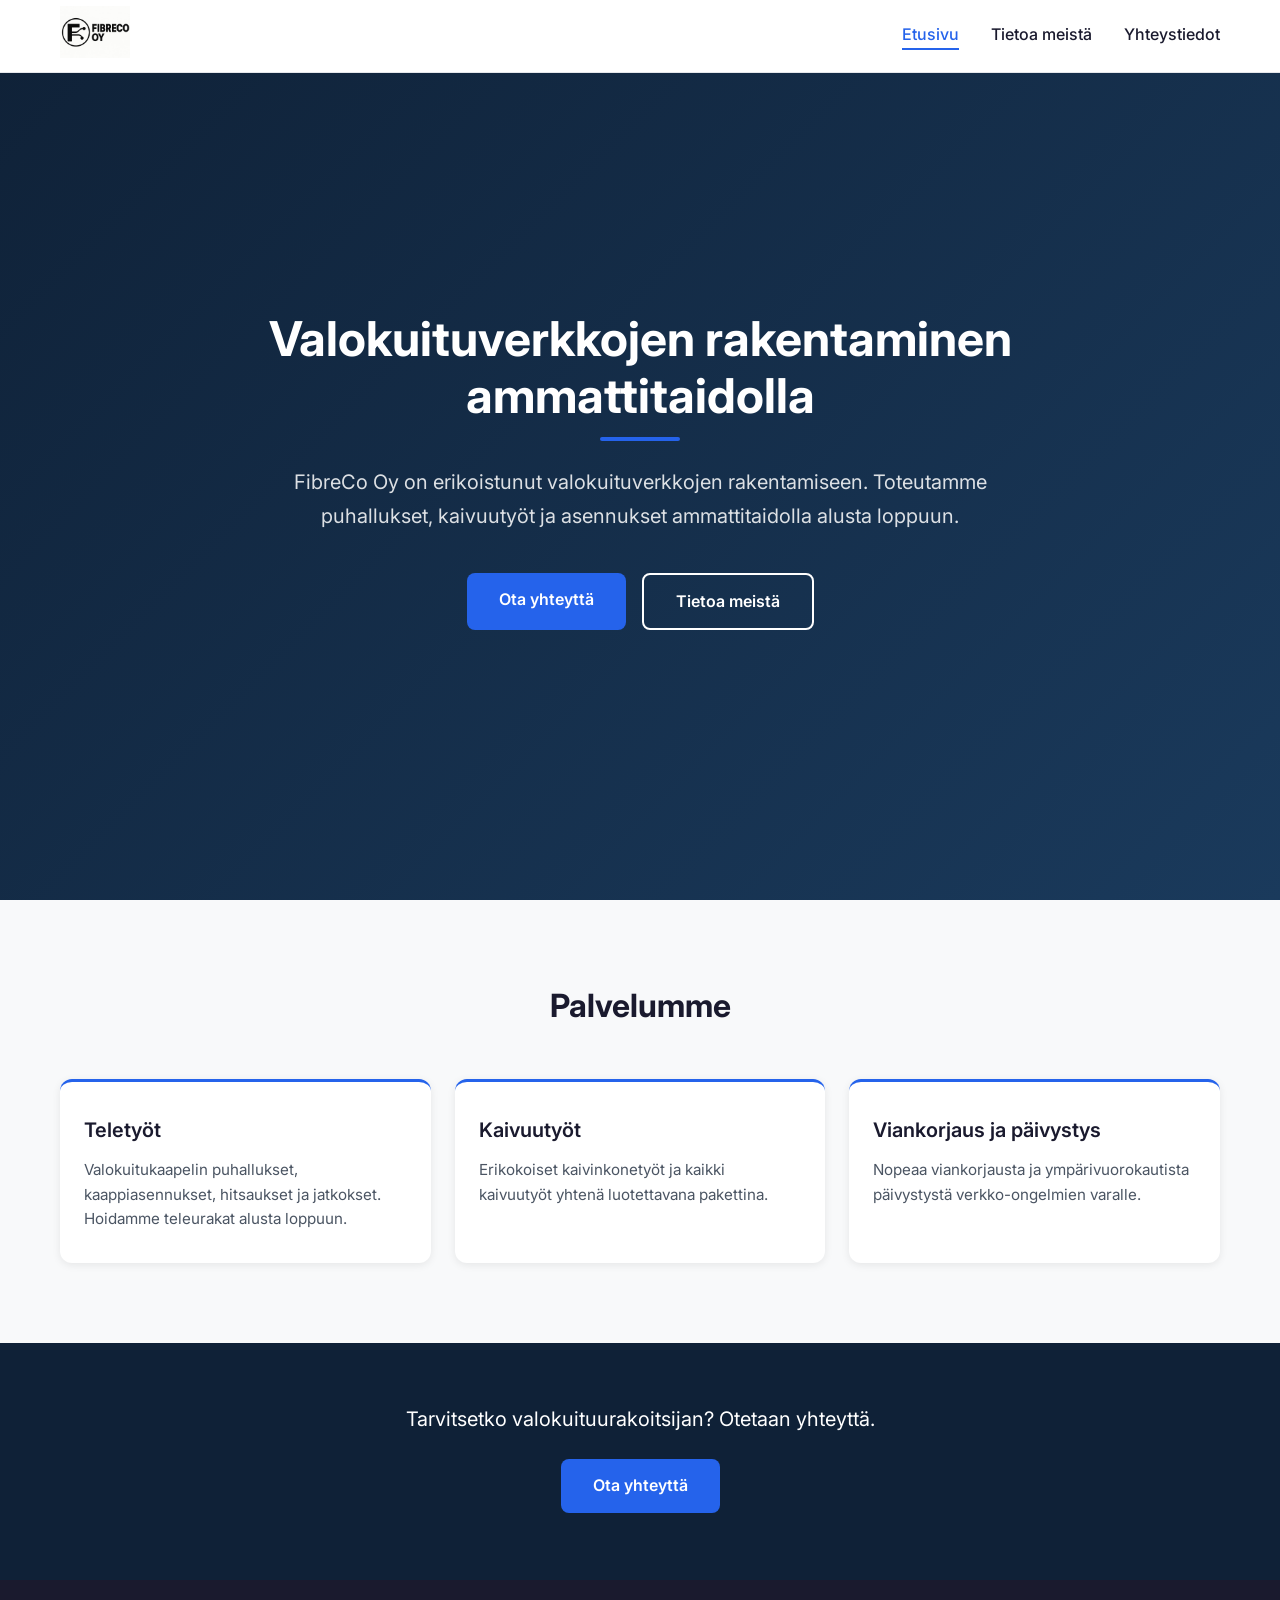
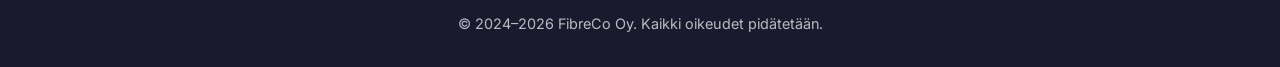
==== index.html @ c9db0374 "FibreCo verkkosivut" ====
<!DOCTYPE html>
<html lang="fi">
<head>
    <meta charset="UTF-8">
    <meta name="viewport" content="width=device-width, initial-scale=1.0">
    <meta name="description" content="FibreCo Oy rakentaa valokuituverkkoja kaikkialla Suomessa. Puhallukset, kaivuutyöt ja asennukset ammattitaidolla alusta loppuun.">
    <title>FibreCo Oy – Valokuituverkkojen rakentaminen</title>
    <link rel="stylesheet" href="style.css">
</head>
<body>
    <nav class="navbar">
        <div class="container">
            <a href="index.html" class="navbar-logo">
                <img src="images/FibreCo_logo.png" alt="FibreCo Oy">
            </a>
            <button class="navbar-toggle" aria-label="Avaa valikko">
                <span></span>
                <span></span>
                <span></span>
            </button>
            <ul class="navbar-links">
                <li><a href="index.html" class="active">Etusivu</a></li>
                <li><a href="tietoa-meista.html">Tietoa meistä</a></li>
                <li><a href="yhteystiedot.html">Yhteystiedot</a></li>
            </ul>
        </div>
    </nav>

    <section class="hero">
        <div class="hero-content">
            <h1>Valokuituverkkojen rakentaminen ammattitaidolla</h1>
            <p>FibreCo Oy on erikoistunut valokuituverkkojen rakentamiseen. Toteutamme puhallukset, kaivuutyöt ja asennukset ammattitaidolla alusta loppuun.</p>
            <div class="hero-buttons">
                <a href="yhteystiedot.html" class="btn btn-primary">Ota yhteyttä</a>
                <a href="tietoa-meista.html" class="btn btn-outline">Tietoa meistä</a>
            </div>
        </div>
    </section>

    <section class="section section-light">
        <div class="container">
            <h2 class="section-title">Palvelumme</h2>
            <div class="cards-grid cards-grid-3">
                <div class="card">
                    <h3>Teletyöt</h3>
                    <p>Valokuitukaapelin puhallukset, kaappiasennukset, hitsaukset ja jatkokset. Hoidamme teleurakat alusta loppuun.</p>
                </div>
                <div class="card">
                    <h3>Kaivuutyöt</h3>
                    <p>Erikokoiset kaivinkonetyöt ja kaikki kaivuutyöt yhtenä luotettavana pakettina.</p>
                </div>
                <div class="card">
                    <h3>Viankorjaus ja päivystys</h3>
                    <p>Nopeaa viankorjausta ja ympärivuorokautista päivystystä verkko-ongelmien varalle.</p>
                </div>
            </div>
        </div>
    </section>

    <section class="cta-section">
        <div class="container">
            <p>Tarvitsetko valokuituurakoitsijan? Otetaan yhteyttä.</p>
            <a href="yhteystiedot.html" class="btn btn-primary">Ota yhteyttä</a>
        </div>
    </section>

    <footer class="footer">
        <div class="container">
            <p>&copy; 2024–2026 FibreCo Oy. Kaikki oikeudet pidätetään.</p>
        </div>
    </footer>

    <script src="script.js"></script>
</body>
</html>
---- style.css ----
/* FibreCo Oy - Yhteinen tyylitiedosto */
@import url('https://fonts.googleapis.com/css2?family=Inter:wght@400;500;600;700&display=swap');

/* Reset ja perusasetukset */
*, *::before, *::after {
    box-sizing: border-box;
    margin: 0;
    padding: 0;
}

html {
    font-size: 16px;
    scroll-behavior: smooth;
}

body {
    font-family: 'Inter', -apple-system, BlinkMacSystemFont, 'Segoe UI', Roboto, sans-serif;
    font-weight: 400;
    line-height: 1.6;
    color: #1a1a2e;
    background-color: #f8f9fa;
}

/* Kontaineri */
.container {
    max-width: 1200px;
    margin: 0 auto;
    padding: 0 20px;
}

/* Navigaatio */
.navbar {
    position: fixed;
    top: 0;
    left: 0;
    right: 0;
    background-color: #ffffff;
    border-bottom: 1px solid #e5e7eb;
    z-index: 1000;
    padding: 0 20px;
}

.navbar .container {
    display: flex;
    justify-content: space-between;
    align-items: center;
    height: 72px;
}

.navbar-logo img {
    height: 52px;
    width: auto;
}

.navbar-links {
    display: flex;
    gap: 32px;
    list-style: none;
}

.navbar-links a {
    text-decoration: none;
    color: #1a1a2e;
    font-weight: 500;
    padding: 8px 0;
    transition: color 0.2s ease;
}

.navbar-links a:hover {
    color: #2563eb;
}

.navbar-links a.active {
    color: #2563eb;
}

/* Mobiilivalikko */
.navbar-toggle {
    display: none;
    flex-direction: column;
    gap: 5px;
    background: none;
    border: none;
    cursor: pointer;
    padding: 5px;
}

.navbar-toggle span {
    display: block;
    width: 25px;
    height: 3px;
    background-color: #1a1a2e;
    border-radius: 2px;
    transition: all 0.3s ease;
}

/* Hero-osiot */
.hero {
    min-height: 100vh;
    display: flex;
    align-items: center;
    justify-content: center;
    text-align: center;
    background: linear-gradient(135deg, #0f2137 0%, #1a3a5c 100%);
    padding: 120px 20px 80px;
}

.hero-content {
    max-width: 800px;
}

.hero h1 {
    font-size: 3rem;
    font-weight: 700;
    color: #ffffff;
    margin-bottom: 24px;
    line-height: 1.2;
    display: inline-block;
    position: relative;
    padding-bottom: 16px;
}

.hero h1::after {
    content: '';
    position: absolute;
    bottom: 0;
    left: 50%;
    transform: translateX(-50%);
    width: 80px;
    height: 4px;
    background-color: #2563eb;
    border-radius: 2px;
}

.hero p {
    font-size: 1.25rem;
    color: rgba(255, 255, 255, 0.85);
    margin-bottom: 40px;
    line-height: 1.7;
}

.hero-subtext {
    font-size: 0.95rem;
    color: rgba(255, 255, 255, 0.65);
    margin-bottom: 40px;
}

.hero-buttons {
    display: flex;
    gap: 16px;
    justify-content: center;
    flex-wrap: wrap;
}

/* Kompakti hero (alasivuille) */
.hero-compact {
    min-height: auto;
    padding: 140px 20px 60px;
}

.hero-compact h1 {
    font-size: 2.5rem;
    margin-bottom: 16px;
}

.hero-compact p {
    font-size: 1.125rem;
    margin-bottom: 0;
}

/* Napit */
.btn {
    display: inline-block;
    padding: 14px 32px;
    font-size: 1rem;
    font-weight: 600;
    text-decoration: none;
    border-radius: 8px;
    transition: all 0.2s ease;
    cursor: pointer;
    border: none;
}

.btn-primary {
    background-color: #2563eb;
    color: #ffffff;
}

.btn-primary:hover {
    background-color: #1d4ed8;
}

.btn-outline {
    background-color: transparent;
    color: #ffffff;
    border: 2px solid #ffffff;
}

.btn-outline:hover {
    background-color: rgba(255, 255, 255, 0.1);
}

.btn-full {
    width: 100%;
}

/* Osiot */
.section {
    padding: 80px 20px;
}

.section-light {
    background-color: #f8f9fa;
}

.section-white {
    background-color: #ffffff;
}

.section-title {
    font-size: 2rem;
    font-weight: 700;
    text-align: center;
    margin-bottom: 48px;
    color: #1a1a2e;
}

/* Kortit */
.cards-grid {
    display: grid;
    grid-template-columns: repeat(4, 1fr);
    gap: 24px;
}

.cards-grid-3 {
    grid-template-columns: repeat(3, 1fr);
    align-items: stretch;
}

.cards-grid-3 .card {
    display: flex;
    flex-direction: column;
}

.card {
    background-color: #ffffff;
    border-radius: 12px;
    padding: 32px 24px;
    box-shadow: 0 2px 8px rgba(0, 0, 0, 0.08);
    border-top: 3px solid #2563eb;
    transition: transform 0.2s ease, box-shadow 0.2s ease;
}

.card:hover {
    transform: translateY(-3px);
    box-shadow: 0 12px 32px rgba(0, 0, 0, 0.15);
}

.card h3 {
    font-size: 1.25rem;
    font-weight: 600;
    margin-bottom: 12px;
    color: #1a1a2e;
}

.card p {
    font-size: 0.95rem;
    color: #4b5563;
    line-height: 1.6;
}

.card ul {
    list-style: none;
    padding: 0;
    margin: 0;
}

.card ul li {
    position: relative;
    padding-left: 20px;
    margin-bottom: 10px;
    font-size: 0.95rem;
    color: #4b5563;
    line-height: 1.5;
}

.card ul li:last-child {
    margin-bottom: 0;
}

.card ul li::before {
    content: '•';
    position: absolute;
    left: 0;
    color: #1a1a2e;
    font-weight: 700;
    font-size: 1.1rem;
}

/* CTA-palkki */
.cta-section {
    background-color: #0f2137;
    padding: 60px 20px;
    text-align: center;
}

.cta-section p {
    font-size: 1.25rem;
    color: #ffffff;
    margin-bottom: 24px;
}

/* Esittelyteksti */
.intro-section {
    max-width: 800px;
    margin: 0 auto;
    text-align: center;
}

.intro-section p {
    font-size: 1.125rem;
    color: #4b5563;
    margin-bottom: 24px;
    line-height: 1.8;
}

.intro-section p:last-child {
    margin-bottom: 0;
}

/* Yhteystiedot-sivu */
.contact-grid {
    display: grid;
    grid-template-columns: 40% 60%;
    gap: 48px;
    align-items: start;
}

.contact-info h2 {
    font-size: 1.5rem;
    font-weight: 700;
    margin-bottom: 16px;
    color: #1a1a2e;
}

.contact-info > p {
    color: #4b5563;
    margin-bottom: 32px;
}

.contact-block {
    margin-bottom: 28px;
}

.contact-block h3 {
    font-size: 1rem;
    font-weight: 600;
    color: #2563eb;
    margin-bottom: 12px;
}

.contact-block p {
    margin-bottom: 6px;
    color: #1a1a2e;
}

.contact-block a {
    color: #2563eb;
    text-decoration: none;
}

.contact-block a:hover {
    text-decoration: underline;
}

/* Lomake */
.contact-form-card {
    background-color: #ffffff;
    border-radius: 12px;
    padding: 40px;
    box-shadow: 0 4px 16px rgba(0, 0, 0, 0.1);
}

.form-group {
    margin-bottom: 24px;
}

.form-group label {
    display: block;
    font-weight: 500;
    margin-bottom: 8px;
    color: #1a1a2e;
}

.form-group input,
.form-group textarea {
    width: 100%;
    padding: 14px 16px;
    font-size: 1rem;
    font-family: inherit;
    border: 1px solid #d1d5db;
    border-radius: 8px;
    transition: border-color 0.2s ease, box-shadow 0.2s ease;
}

.form-group input:focus,
.form-group textarea:focus {
    outline: none;
    border-color: #2563eb;
    box-shadow: 0 0 0 3px rgba(37, 99, 235, 0.1);
}

.form-group textarea {
    min-height: 150px;
    resize: vertical;
}

/* Alatunniste */
.footer {
    background-color: #1a1a2e;
    padding: 32px 20px;
    text-align: center;
}

.footer p {
    color: rgba(255, 255, 255, 0.7);
    font-size: 0.9rem;
}

/* Responsiivisuus */
@media (max-width: 1024px) {
    .cards-grid {
        grid-template-columns: repeat(2, 1fr);
    }

    .contact-grid {
        grid-template-columns: 1fr;
    }
}

@media (max-width: 768px) {
    .navbar-toggle {
        display: flex;
    }

    .navbar-links {
        display: none;
        position: absolute;
        top: 70px;
        left: 0;
        right: 0;
        flex-direction: column;
        background-color: #ffffff;
        padding: 20px;
        gap: 0;
        border-bottom: 1px solid #e5e7eb;
    }

    .navbar-links.active {
        display: flex;
    }

    .navbar-links li {
        padding: 12px 0;
        border-bottom: 1px solid #f3f4f6;
    }

    .navbar-links li:last-child {
        border-bottom: none;
    }

    .hero h1 {
        font-size: 2.25rem;
    }

    .hero p {
        font-size: 1.1rem;
    }

    .hero-compact h1 {
        font-size: 2rem;
    }

    .section-title {
        font-size: 1.75rem;
    }

    .cards-grid,
    .cards-grid-3 {
        grid-template-columns: 1fr;
    }

    .contact-form-card {
        padding: 24px;
    }
}

@media (max-width: 375px) {
    html {
        font-size: 14px;
    }

    .hero {
        padding: 100px 16px 60px;
    }

    .hero h1 {
        font-size: 2rem;
    }

    .section {
        padding: 60px 16px;
    }

    .btn {
        padding: 12px 24px;
    }

    .hero-buttons {
        flex-direction: column;
        align-items: center;
    }

    .hero-buttons .btn {
        width: 100%;
        max-width: 280px;
    }
}

/* Kortit — scroll-animaatio sisään */
.card-animated {
    opacity: 0;
    transform: translateY(30px);
    transition: opacity 0.5s ease, transform 0.5s ease;
}

.card-animated.visible {
    opacity: 1;
    transform: translateY(0);
}

/* Viivästetyt animaatiot korteille järjestyksessä */
.card-animated:nth-child(1) { transition-delay: 0s; }
.card-animated:nth-child(2) { transition-delay: 0.15s; }
.card-animated:nth-child(3) { transition-delay: 0.3s; }

/* Nappi — pulse-efekti hover */
.btn-primary {
    position: relative;
    overflow: hidden;
}

.btn-primary::after {
    content: '';
    position: absolute;
    inset: 0;
    background: rgba(255,255,255,0.15);
    opacity: 0;
    transition: opacity 0.2s ease;
}

.btn-primary:hover::after {
    opacity: 1;
}

/* Navigointilinkit — liukuva alleviivaus hover */
.navbar-links a::after {
    content: '';
    display: block;
    height: 2px;
    background-color: #2563eb;
    transform: scaleX(0);
    transform-origin: left;
    transition: transform 0.25s ease;
}

.navbar-links a:hover::after {
    transform: scaleX(1);
}

.navbar-links a.active::after {
    transform: scaleX(1);
}

/* Palvelukortit — suurenee hover */
.cards-grid-3 .card {
    transition: transform 0.25s ease, box-shadow 0.25s ease;
    cursor: default;
}

.cards-grid-3 .card:hover {
    transform: scale(1.03) translateY(-4px);
    box-shadow: 0 16px 40px rgba(37, 99, 235, 0.15);
}
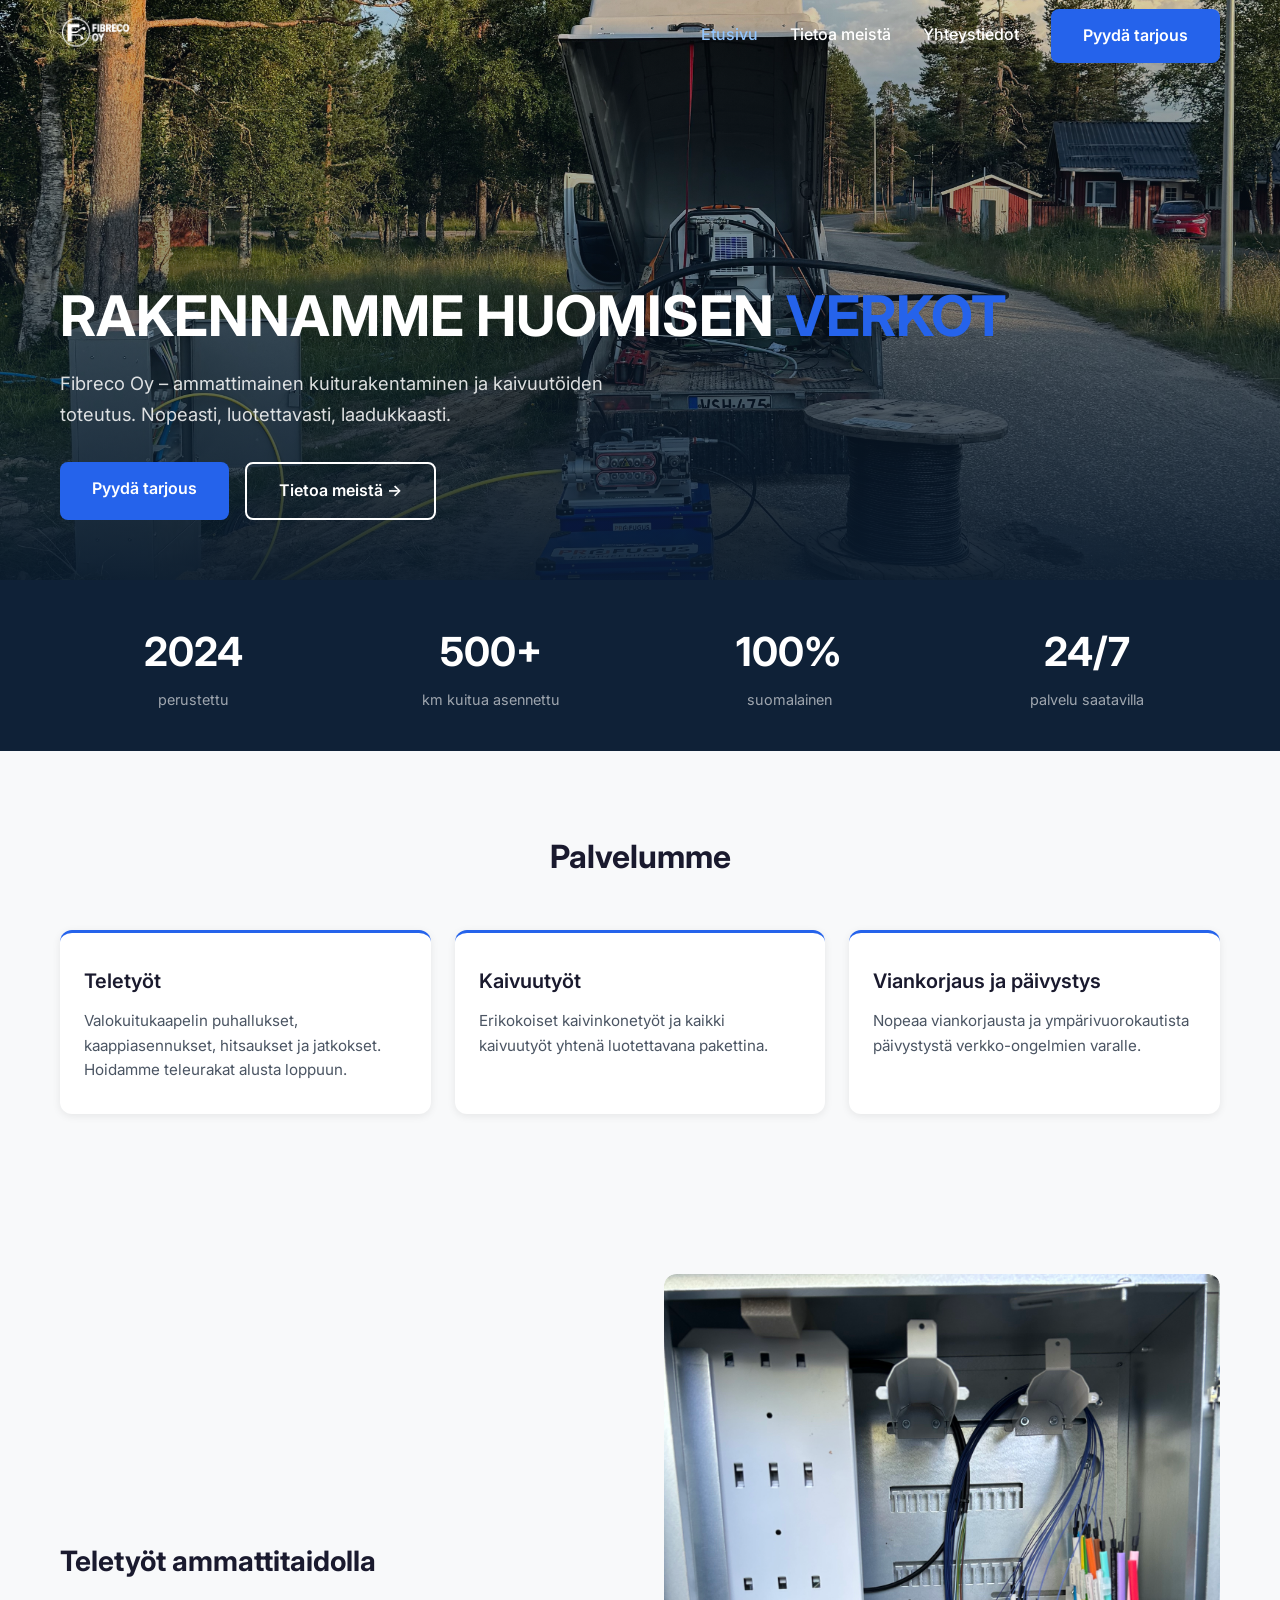
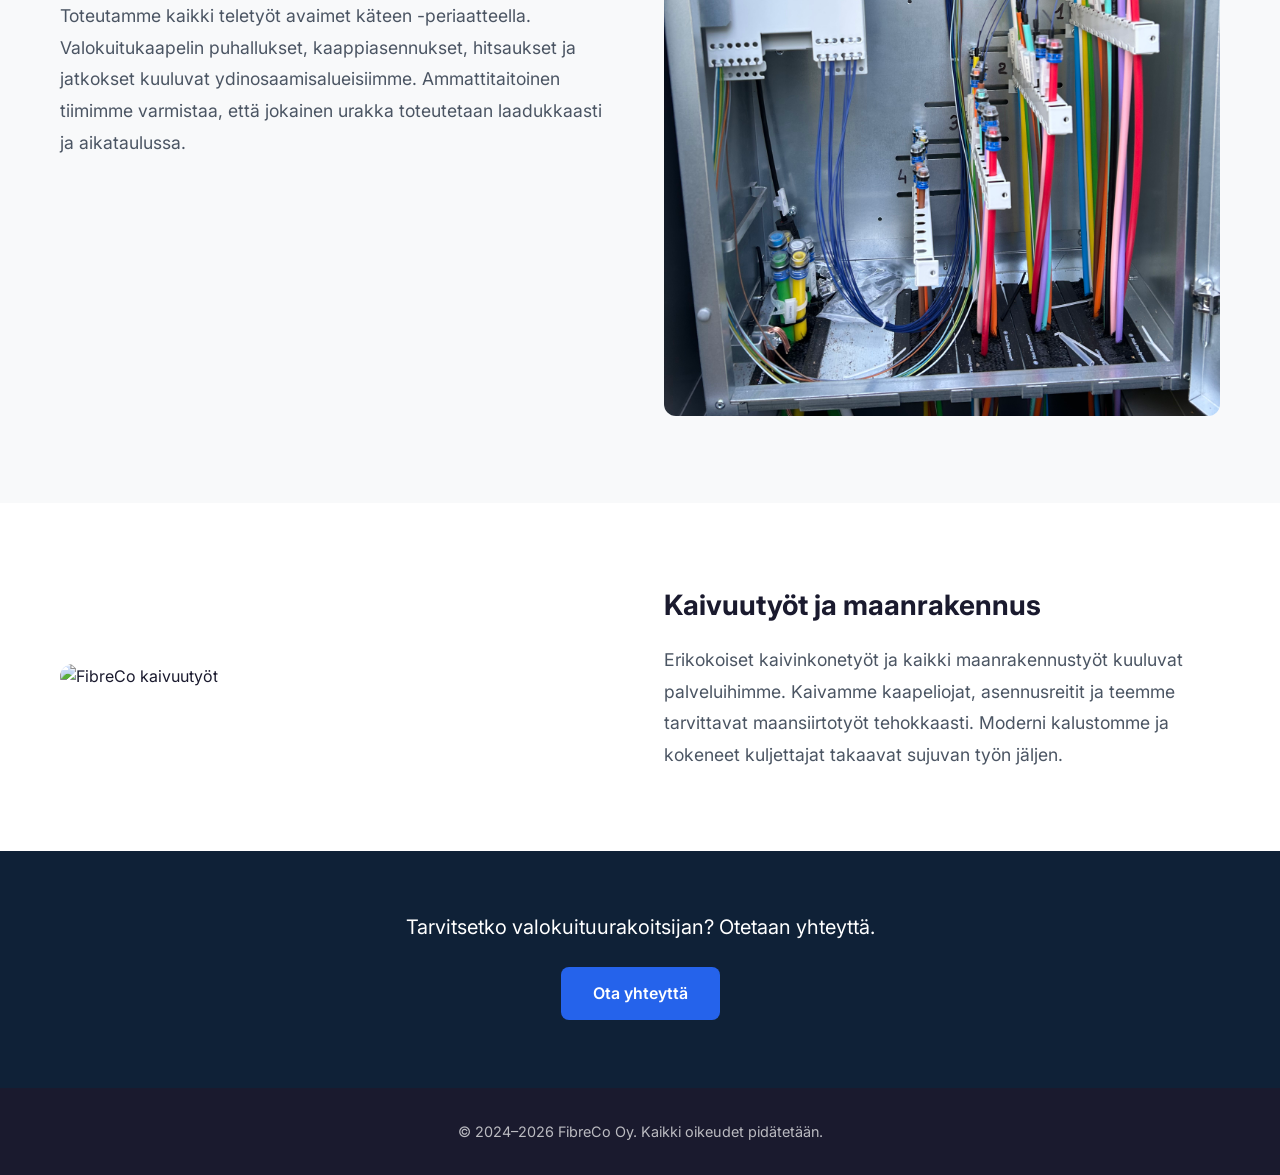
==== commit 8b5ccd67: "tehdyt muutokset ovat uusien kuvien laittaminen verkkosivuille ja muutetaan verkkosivujhen rakennett" ====
--- a/index.html
+++ b/index.html
@@ -1,6 +1,14 @@
 <!DOCTYPE html>
 <html lang="fi">
 <head>
+    <!-- Google tag (gtag.js) -->
+    <script async src="https://www.googletagmanager.com/gtag/js?id=G-F0S1TFBTV2"></script>
+    <script>
+      window.dataLayer = window.dataLayer || [];
+      function gtag(){dataLayer.push(arguments);}
+      gtag('js', new Date());
+      gtag('config', 'G-F0S1TFBTV2');
+    </script>
     <meta charset="UTF-8">
     <meta name="viewport" content="width=device-width, initial-scale=1.0">
     <meta name="description" content="FibreCo Oy rakentaa valokuituverkkoja kaikkialla Suomessa. Puhallukset, kaivuutyöt ja asennukset ammattitaidolla alusta loppuun.">
@@ -8,52 +16,98 @@
     <link rel="stylesheet" href="style.css">
 </head>
 <body>
-    <nav class="navbar">
+    <nav class="navbar navbar-hero">
         <div class="container">
             <a href="index.html" class="navbar-logo">
-                <img src="images/FibreCo_logo.png" alt="FibreCo Oy">
+                <img src="images/fibreco_logo2.png" alt="FibreCo Oy">
             </a>
             <button class="navbar-toggle" aria-label="Avaa valikko">
                 <span></span>
                 <span></span>
                 <span></span>
             </button>
-            <ul class="navbar-links">
-                <li><a href="index.html" class="active">Etusivu</a></li>
-                <li><a href="tietoa-meista.html">Tietoa meistä</a></li>
-                <li><a href="yhteystiedot.html">Yhteystiedot</a></li>
-            </ul>
+            <div class="navbar-right">
+                <ul class="navbar-links">
+                    <li><a href="index.html" class="active">Etusivu</a></li>
+                    <li><a href="tietoa-meista.html">Tietoa meistä</a></li>
+                    <li><a href="yhteystiedot.html">Yhteystiedot</a></li>
+                </ul>
+                <a href="yhteystiedot.html" class="btn btn-primary btn-nav">Pyydä tarjous</a>
+            </div>
         </div>
     </nav>
 
-    <section class="hero">
-        <div class="hero-content">
-            <h1>Valokuituverkkojen rakentaminen ammattitaidolla</h1>
-            <p>FibreCo Oy on erikoistunut valokuituverkkojen rakentamiseen. Toteutamme puhallukset, kaivuutyöt ja asennukset ammattitaidolla alusta loppuun.</p>
+    <section class="hero-main">
+        <div class="hero-main-content">
+            <h1>RAKENNAMME HUOMISEN <span class="hero-highlight">VERKOT</span></h1>
+            <p class="hero-subtitle">Fibreco Oy – ammattimainen kuiturakentaminen ja kaivuutöiden toteutus. Nopeasti, luotettavasti, laadukkaasti.</p>
             <div class="hero-buttons">
-                <a href="yhteystiedot.html" class="btn btn-primary">Ota yhteyttä</a>
-                <a href="tietoa-meista.html" class="btn btn-outline">Tietoa meistä</a>
+                <a href="yhteystiedot.html" class="btn btn-primary">Pyydä tarjous</a>
+                <a href="tietoa-meista.html" class="btn btn-outline">Tietoa meistä →</a>
+            </div>
+        </div>
+    </section>
+
+    <section class="stats-bar">
+        <div class="container">
+            <div class="stats-grid">
+                <div class="stat-item">
+                    <span class="stat-number">2024</span>
+                    <span class="stat-label">perustettu</span>
+                </div>
+                <div class="stat-item">
+                    <span class="stat-number">500+</span>
+                    <span class="stat-label">km kuitua asennettu</span>
+                </div>
+                <div class="stat-item">
+                    <span class="stat-number">100%</span>
+                    <span class="stat-label">suomalainen</span>
+                </div>
+                <div class="stat-item">
+                    <span class="stat-number">24/7</span>
+                    <span class="stat-label">palvelu saatavilla</span>
+                </div>
             </div>
         </div>
     </section>
 
     <section class="section section-light">
         <div class="container">
-            <h2 class="section-title">Palvelumme</h2>
+            <h2 class="section-title fade-in">Palvelumme</h2>
             <div class="cards-grid cards-grid-3">
-                <div class="card">
+                <div class="card card-animated">
                     <h3>Teletyöt</h3>
                     <p>Valokuitukaapelin puhallukset, kaappiasennukset, hitsaukset ja jatkokset. Hoidamme teleurakat alusta loppuun.</p>
                 </div>
-                <div class="card">
+                <div class="card card-animated">
                     <h3>Kaivuutyöt</h3>
                     <p>Erikokoiset kaivinkonetyöt ja kaikki kaivuutyöt yhtenä luotettavana pakettina.</p>
                 </div>
-                <div class="card">
+                <div class="card card-animated">
                     <h3>Viankorjaus ja päivystys</h3>
                     <p>Nopeaa viankorjausta ja ympärivuorokautista päivystystä verkko-ongelmien varalle.</p>
                 </div>
             </div>
+        </div>
+    </section>
+
+    <section class="content-block fade-in">
+        <div class="content-block-text">
+            <h3>Teletyöt ammattitaidolla</h3>
+            <p>Toteutamme kaikki teletyöt avaimet käteen -periaatteella. Valokuitukaapelin puhallukset, kaappiasennukset, hitsaukset ja jatkokset kuuluvat ydinosaamisalueisiimme. Ammattitaitoinen tiimimme varmistaa, että jokainen urakka toteutetaan laadukkaasti ja aikataulussa.</p>
+        </div>
+        <div class="content-block-image">
+            <img src="images/IMG_9208.jpeg" alt="FibreCo teletyöt">
+        </div>
+    </section>
+
+    <section class="content-block reversed fade-in">
+        <div class="content-block-image">
+            <img src="images/IMG_5489.jpeg" alt="FibreCo kaivuutyöt">
+        </div>
+        <div class="content-block-text">
+            <h3>Kaivuutyöt ja maanrakennus</h3>
+            <p>Erikokoiset kaivinkonetyöt ja kaikki maanrakennustyöt kuuluvat palveluihimme. Kaivamme kaapeliojat, asennusreitit ja teemme tarvittavat maansiirtotyöt tehokkaasti. Moderni kalustomme ja kokeneet kuljettajat takaavat sujuvan työn jäljen.</p>
         </div>
     </section>
 
--- a/style.css
+++ b/style.css
@@ -52,6 +52,12 @@
     width: auto;
 }
 
+.navbar-right {
+    display: flex;
+    align-items: center;
+    gap: 32px;
+}
+
 .navbar-links {
     display: flex;
     gap: 32px;
@@ -73,6 +79,67 @@
 .navbar-links a.active {
     color: #2563eb;
 }
+
+.btn-nav {
+    padding: 10px 24px;
+    font-size: 0.9rem;
+}
+
+/* Etusivun navbar - läpinäkyvä alkutila */
+.navbar-hero {
+    position: fixed;
+    background-color: transparent;
+    border-bottom: none;
+    transition: background-color 0.3s ease-in-out, border-bottom 0.3s ease-in-out;
+}
+
+/* Valkoinen logo läpinäkyvällä taustalla */
+.navbar-hero .navbar-logo img {
+    filter: brightness(0) invert(1);
+    transition: filter 0.3s ease-in-out;
+}
+
+/* Valkoiset linkit läpinäkyvällä taustalla */
+.navbar-hero .navbar-links a {
+    color: #ffffff;
+    transition: color 0.3s ease-in-out;
+}
+
+.navbar-hero .navbar-links a:hover,
+.navbar-hero .navbar-links a.active {
+    color: #93c5fd;
+}
+
+/* Valkoinen hamburger-valikko */
+.navbar-hero .navbar-toggle span {
+    background-color: #ffffff;
+    transition: background-color 0.3s ease-in-out;
+}
+
+
+/* Navbar scrollattu - valkoinen tausta, musta logo */
+.navbar-hero.navbar-scrolled {
+    background-color: #ffffff;
+    border-bottom: 1px solid #e5e7eb;
+}
+
+.navbar-hero.navbar-scrolled .navbar-logo img {
+    filter: none;
+}
+
+.navbar-hero.navbar-scrolled .navbar-links a {
+    color: #1a1a2e;
+}
+
+.navbar-hero.navbar-scrolled .navbar-links a:hover,
+.navbar-hero.navbar-scrolled .navbar-links a.active {
+    color: #2563eb;
+}
+
+.navbar-hero.navbar-scrolled .navbar-toggle span {
+    background-color: #1a1a2e;
+}
+
 
 /* Mobiilivalikko */
 .navbar-toggle {
@@ -152,7 +219,111 @@
     flex-wrap: wrap;
 }
 
-/* Kompakti hero (alasivuille) */
+/* Uusi Hero-sektio taustakuvalla */
+.hero-main {
+    position: relative;
+    height: 580px;
+    background-image: url('images/IMG_6100.jpeg');
+    background-size: cover;
+    background-position: center;
+    display: flex;
+    align-items: flex-end;
+    justify-content: flex-start;
+}
+
+.hero-main::before {
+    content: '';
+    position: absolute;
+    top: 0;
+    left: 0;
+    right: 0;
+    bottom: 0;
+    background: linear-gradient(to bottom, rgba(10,27,46,0.15) 0%, rgba(10,27,46,0.5) 55%, rgba(10,27,46,0.92) 100%);
+    z-index: 1;
+}
+
+/* Sininen pystyviiva poistettu */
+
+.hero-main-content {
+    position: relative;
+    z-index: 2;
+    max-width: 1200px;
+    margin: 0 auto;
+    padding: 0 20px 60px;
+    width: 100%;
+    text-align: left;
+}
+
+.hero-tag {
+    display: inline-block;
+    color: #2563eb;
+    font-size: 0.9rem;
+    font-weight: 600;
+    text-transform: uppercase;
+    letter-spacing: 1px;
+    margin-bottom: 16px;
+}
+
+.hero-main h1 {
+    font-size: 3.5rem;
+    font-weight: 700;
+    color: #ffffff;
+    line-height: 1.1;
+    margin-bottom: 20px;
+    text-transform: uppercase;
+}
+
+.hero-main h1::after {
+    display: none;
+}
+
+.hero-highlight {
+    color: #2563eb;
+}
+
+.hero-subtitle {
+    font-size: 1.15rem;
+    color: rgba(255, 255, 255, 0.85);
+    line-height: 1.7;
+    margin-bottom: 32px;
+    max-width: 600px;
+}
+
+.hero-main .hero-buttons {
+    justify-content: flex-start;
+}
+
+/* Stats-palkki */
+.stats-bar {
+    background-color: #0f2137;
+    padding: 40px 20px;
+}
+
+.stats-grid {
+    display: grid;
+    grid-template-columns: repeat(4, 1fr);
+    gap: 32px;
+    text-align: center;
+}
+
+.stat-item {
+    display: flex;
+    flex-direction: column;
+    gap: 4px;
+}
+
+.stat-number {
+    font-size: 2.5rem;
+    font-weight: 700;
+    color: #ffffff;
+}
+
+.stat-label {
+    font-size: 0.9rem;
+    color: rgba(255, 255, 255, 0.6);
+}
+
+/* Kompakti hero (alasivuille) - vanha, säilytetään varalta */
 .hero-compact {
     min-height: auto;
     padding: 140px 20px 60px;
@@ -166,6 +337,39 @@
 .hero-compact p {
     font-size: 1.125rem;
     margin-bottom: 0;
+}
+
+/* Uusi page-banner alasivuille */
+.page-banner {
+    position: relative;
+    height: 280px;
+    background-color: #0A1B2E;
+    display: flex;
+    align-items: center;
+    justify-content: center;
+    text-align: center;
+    padding-top: 72px;
+}
+
+/* Sininen pystyviiva poistettu page-bannerista */
+
+.page-banner-content {
+    max-width: 800px;
+    padding: 0 20px;
+}
+
+.page-banner h1 {
+    font-size: 2.75rem;
+    font-weight: 700;
+    color: #ffffff;
+    margin-bottom: 12px;
+    line-height: 1.2;
+}
+
+.page-banner p {
+    font-size: 1.1rem;
+    color: rgba(255, 255, 255, 0.6);
+    margin: 0;
 }
 
 /* Napit */
@@ -443,7 +647,7 @@
         display: flex;
     }
 
-    .navbar-links {
+    .navbar-right {
         display: none;
         position: absolute;
         top: 70px;
@@ -452,12 +656,31 @@
         flex-direction: column;
         background-color: #ffffff;
         padding: 20px;
+        gap: 16px;
+        border-bottom: 1px solid #e5e7eb;
+    }
+
+    .navbar-right.active {
+        display: flex;
+    }
+
+    /* Hero-navbarin mobiilivalikko - aina valkoinen tausta */
+    .navbar-hero .navbar-right {
+        background-color: #ffffff;
+    }
+
+    .navbar-hero .navbar-right .navbar-links a {
+        color: #1a1a2e;
+    }
+
+    .navbar-hero .navbar-right .navbar-links a:hover,
+    .navbar-hero .navbar-right .navbar-links a.active {
+        color: #2563eb;
+    }
+
+    .navbar-links {
+        flex-direction: column;
         gap: 0;
-        border-bottom: 1px solid #e5e7eb;
-    }
-
-    .navbar-links.active {
-        display: flex;
     }
 
     .navbar-links li {
@@ -465,10 +688,19 @@
         border-bottom: 1px solid #f3f4f6;
     }
 
+    .navbar-hero .navbar-links li {
+        border-bottom: 1px solid #f3f4f6;
+    }
+
     .navbar-links li:last-child {
         border-bottom: none;
     }
 
+    .btn-nav {
+        width: 100%;
+        text-align: center;
+    }
+
     .hero h1 {
         font-size: 2.25rem;
     }
@@ -478,6 +710,46 @@
     }
 
     .hero-compact h1 {
+        font-size: 2rem;
+    }
+
+    /* Page banner mobiililla */
+    .page-banner {
+        height: 220px;
+    }
+
+    .page-banner h1 {
+        font-size: 2rem;
+    }
+
+    .page-banner p {
+        font-size: 1rem;
+    }
+
+    /* Uusi hero mobiililla */
+    .hero-main {
+        height: 500px;
+    }
+
+    .hero-main h1 {
+        font-size: 2rem;
+    }
+
+    .hero-subtitle {
+        font-size: 1rem;
+    }
+
+    .hero-main-content {
+        padding-bottom: 40px;
+    }
+
+    /* Stats mobiililla */
+    .stats-grid {
+        grid-template-columns: repeat(2, 1fr);
+        gap: 24px;
+    }
+
+    .stat-number {
         font-size: 2rem;
     }
 
@@ -508,6 +780,31 @@
         font-size: 2rem;
     }
 
+    .hero-main {
+        height: 450px;
+    }
+
+    .hero-main h1 {
+        font-size: 1.75rem;
+    }
+
+    .hero-main-content {
+        padding: 0 16px 32px;
+    }
+
+    .stats-grid {
+        grid-template-columns: 1fr 1fr;
+        gap: 20px;
+    }
+
+    .stat-number {
+        font-size: 1.75rem;
+    }
+
+    .stat-label {
+        font-size: 0.8rem;
+    }
+
     .section {
         padding: 60px 16px;
     }
@@ -519,6 +816,10 @@
     .hero-buttons {
         flex-direction: column;
         align-items: center;
+    }
+
+    .hero-main .hero-buttons {
+        align-items: flex-start;
     }
 
     .hero-buttons .btn {
@@ -543,6 +844,18 @@
 .card-animated:nth-child(1) { transition-delay: 0s; }
 .card-animated:nth-child(2) { transition-delay: 0.15s; }
 .card-animated:nth-child(3) { transition-delay: 0.3s; }
+
+/* Fade-in animaatio sisältöelementeille */
+.fade-in {
+    opacity: 0;
+    transform: translateY(20px);
+    transition: opacity 0.6s ease, transform 0.6s ease;
+}
+
+.fade-in.visible {
+    opacity: 1;
+    transform: translateY(0);
+}
 
 /* Nappi — pulse-efekti hover */
 .btn-primary {
@@ -578,9 +891,7 @@
     transform: scaleX(1);
 }
 
-.navbar-links a.active::after {
-    transform: scaleX(1);
-}
+/* Active-tilan alleviivaus poistettu */
 
 /* Palvelukortit — suurenee hover */
 .cards-grid-3 .card {
@@ -592,3 +903,156 @@
     transform: scale(1.03) translateY(-4px);
     box-shadow: 0 16px 40px rgba(37, 99, 235, 0.15);
 }
+
+/* Täysleveä tunnelmakuva */
+.fullwidth-image {
+    width: 100%;
+    max-height: 500px;
+    overflow: hidden;
+}
+
+.fullwidth-image img {
+    width: 100%;
+    height: 500px;
+    object-fit: cover;
+    object-position: center;
+}
+
+/* Teksti-kuva -osiot */
+.content-block {
+    display: grid;
+    grid-template-columns: 1fr 1fr;
+    gap: 48px;
+    align-items: center;
+    padding: 80px calc((100% - 1200px) / 2 + 20px);
+    background-color: #f8f9fa;
+}
+
+.content-block.reversed {
+    background-color: #ffffff;
+}
+
+@media (max-width: 1240px) {
+    .content-block {
+        padding: 80px 20px;
+    }
+}
+
+.content-block-text h3 {
+    font-size: 1.75rem;
+    font-weight: 700;
+    color: #1a1a2e;
+    margin-bottom: 16px;
+}
+
+.content-block-text p {
+    font-size: 1.1rem;
+    color: #4b5563;
+    line-height: 1.8;
+}
+
+.content-block-image {
+    width: 100%;
+    border-radius: 12px;
+    overflow: hidden;
+}
+
+.content-block-image img {
+    width: 100%;
+    height: auto;
+    object-fit: contain;
+    border-radius: 12px;
+    transition: transform 0.3s ease;
+}
+
+.content-block-image:hover img {
+    transform: scale(1.03);
+}
+
+/* Kuvagalleria (3 kuvaa vierekkäin) */
+.image-gallery {
+    display: grid;
+    grid-template-columns: repeat(3, 1fr);
+    gap: 24px;
+    margin-top: 48px;
+}
+
+.image-gallery-item {
+    width: 100%;
+    aspect-ratio: 4/3;
+    border-radius: 12px;
+    overflow: hidden;
+}
+
+.image-gallery-item img {
+    width: 100%;
+    height: 100%;
+    object-fit: cover;
+    object-position: center;
+    border-radius: 12px;
+    transition: transform 0.3s ease;
+}
+
+.image-gallery-item:hover img {
+    transform: scale(1.05);
+}
+
+
+/* Responsiivisuus kuville */
+@media (max-width: 1024px) {
+    .content-block {
+        gap: 32px;
+    }
+
+    .content-block-image {
+        height: 300px;
+    }
+
+}
+
+@media (max-width: 768px) {
+    .fullwidth-image {
+        height: 300px;
+    }
+
+    .content-block {
+        grid-template-columns: 1fr;
+        gap: 32px;
+        padding: 60px 20px;
+    }
+
+    .content-block-image {
+        height: 280px;
+    }
+
+    .content-block > .content-block-text {
+        order: 2;
+    }
+
+    .content-block > .content-block-image {
+        order: 1;
+    }
+
+    .content-block-text h3 {
+        font-size: 1.5rem;
+    }
+
+    .image-gallery {
+        grid-template-columns: 1fr;
+        gap: 16px;
+    }
+}
+
+@media (max-width: 375px) {
+    .fullwidth-image {
+        height: 220px;
+    }
+
+    .content-block {
+        padding: 40px 16px;
+    }
+
+    .content-block-image {
+        height: 220px;
+    }
+}
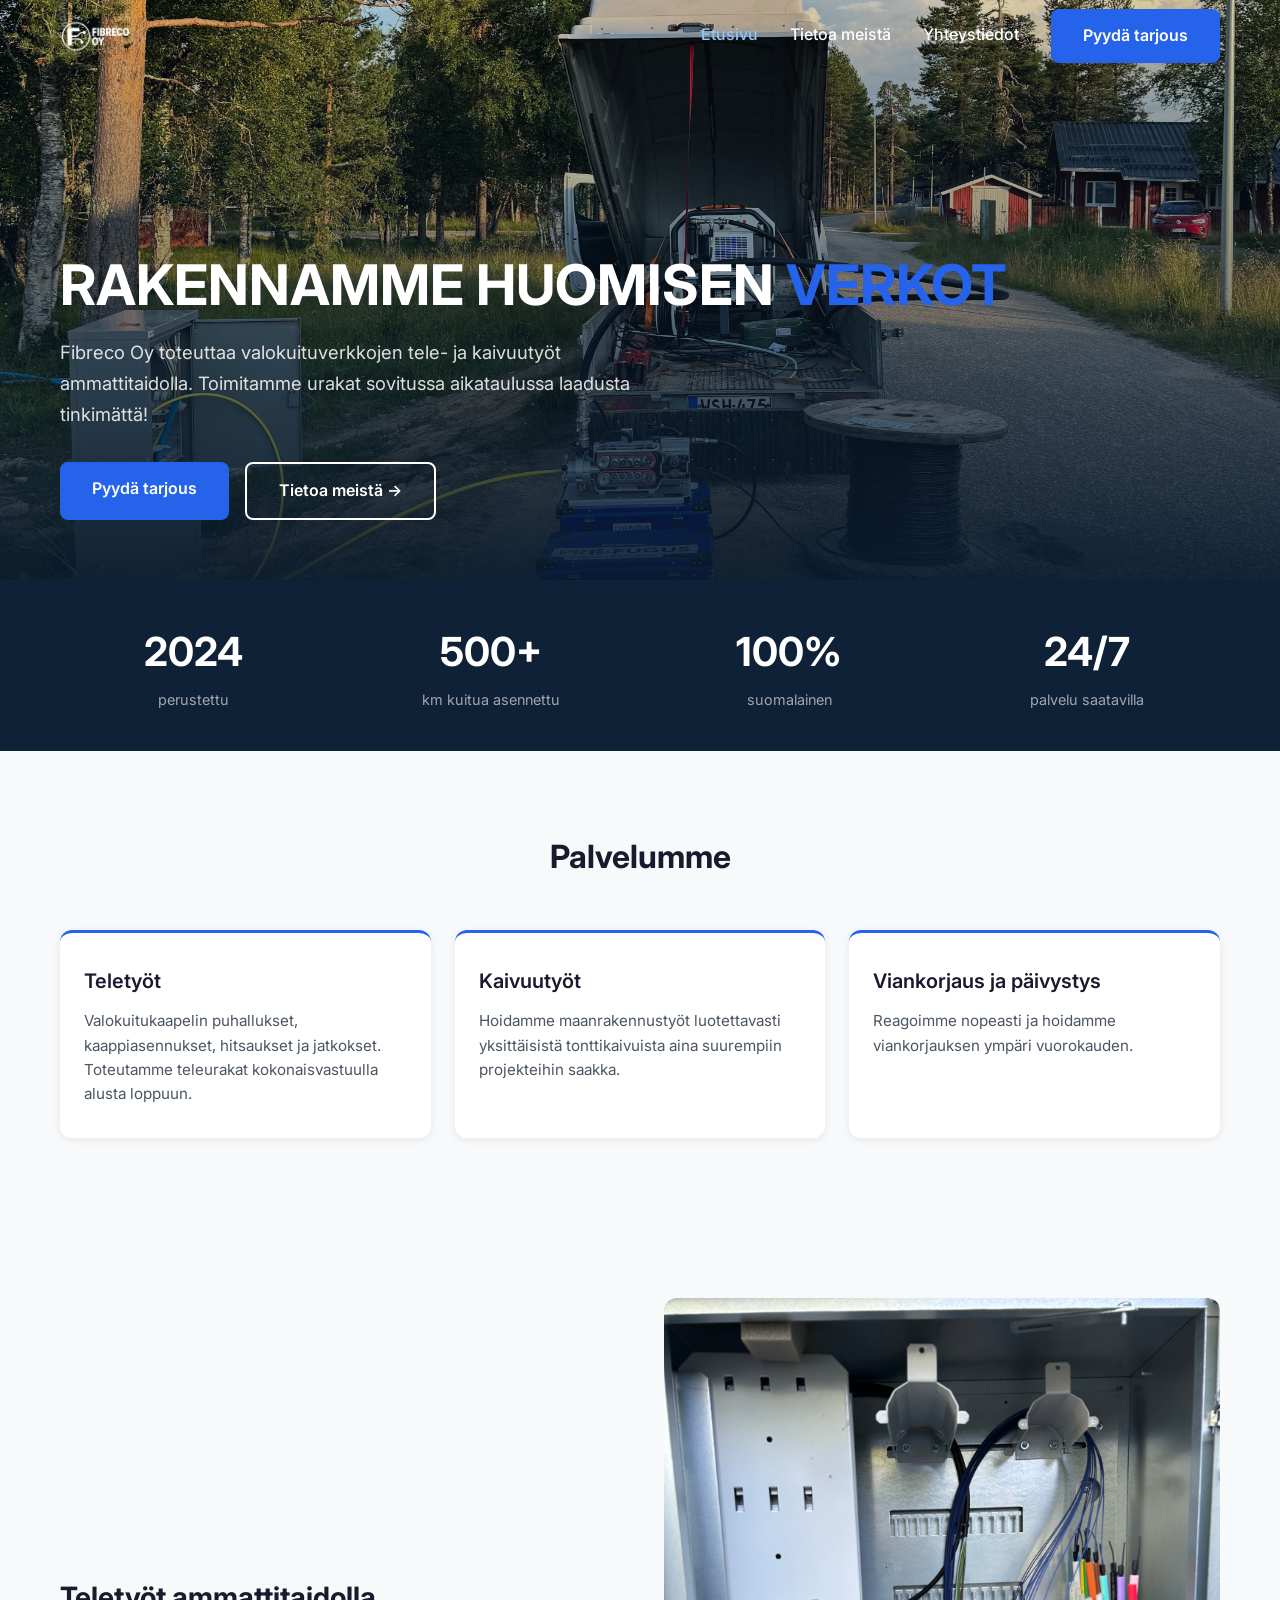
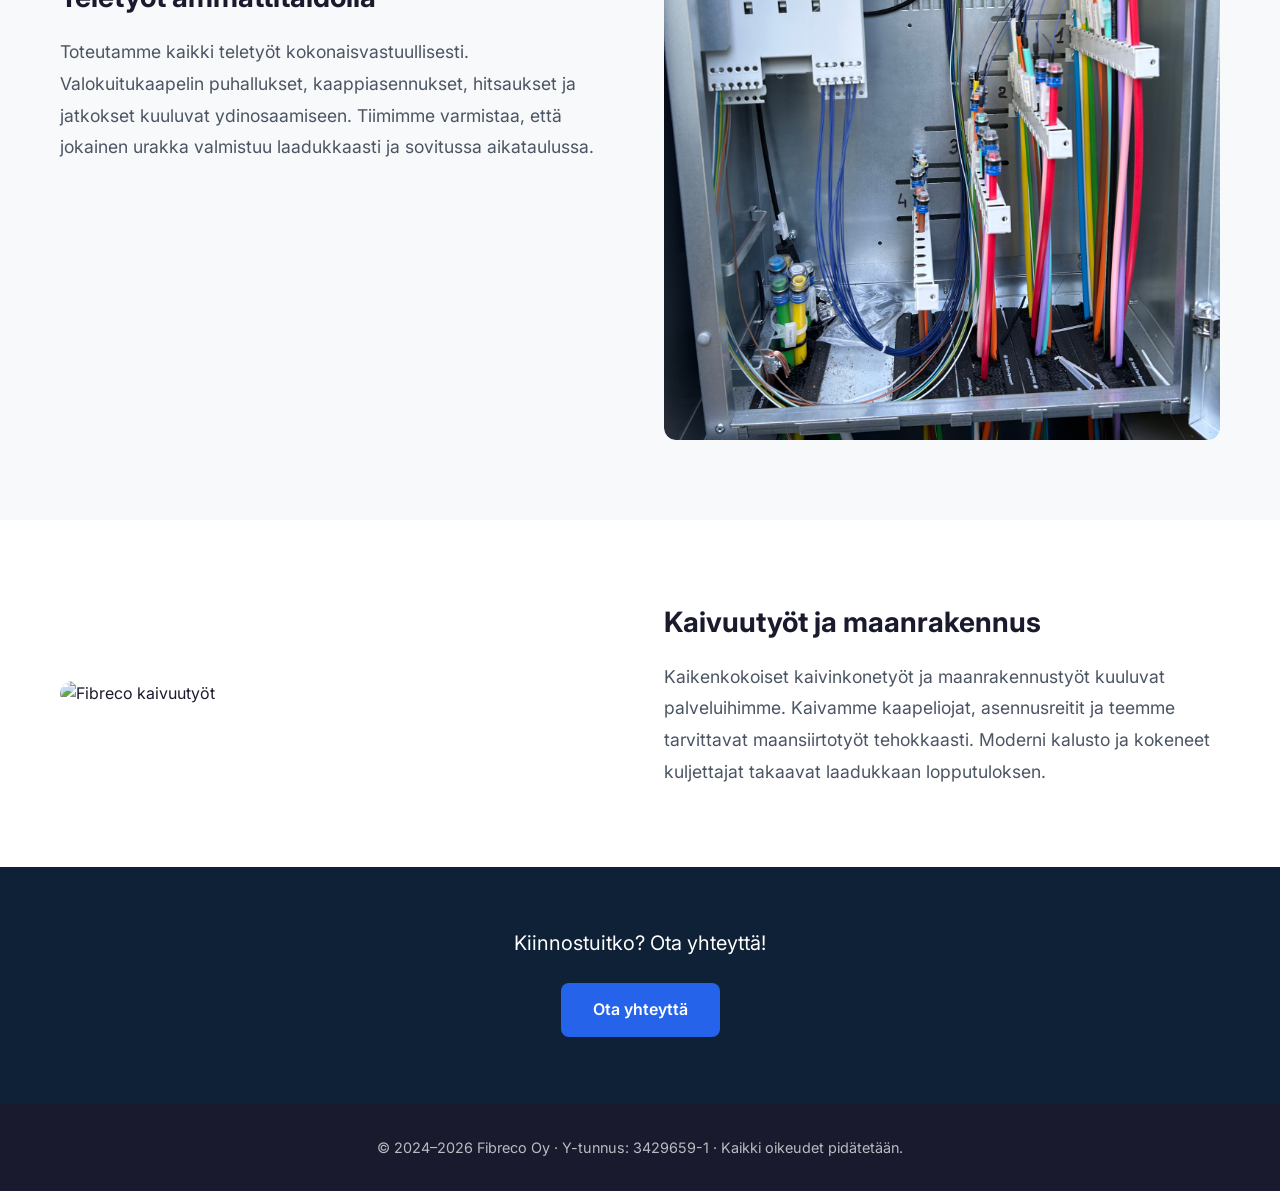
==== commit 59dd663a: "Päivitetty verkkosivuston tekstit ja lisätty verkkolaskutustiedot - Korjattu brändikonsistenssi: Fib" ====
--- a/index.html
+++ b/index.html
@@ -11,8 +11,8 @@
     </script>
     <meta charset="UTF-8">
     <meta name="viewport" content="width=device-width, initial-scale=1.0">
-    <meta name="description" content="FibreCo Oy rakentaa valokuituverkkoja kaikkialla Suomessa. Puhallukset, kaivuutyöt ja asennukset ammattitaidolla alusta loppuun.">
-    <title>FibreCo Oy – Valokuituverkkojen rakentaminen</title>
+    <meta name="description" content="Fibreco Oy toteuttaa valokuituverkkojen rakentamisen ja kaivuutyöt ammattitaidolla koko Suomessa. Ota yhteyttä ja pyydä tarjous.">
+    <title>Fibreco Oy – Valokuituverkkojen rakentaminen</title>
     <link rel="stylesheet" href="style.css">
 </head>
 <body>
@@ -40,7 +40,7 @@
     <section class="hero-main">
         <div class="hero-main-content">
             <h1>RAKENNAMME HUOMISEN <span class="hero-highlight">VERKOT</span></h1>
-            <p class="hero-subtitle">Fibreco Oy – ammattimainen kuiturakentaminen ja kaivuutöiden toteutus. Nopeasti, luotettavasti, laadukkaasti.</p>
+            <p class="hero-subtitle">Fibreco Oy toteuttaa valokuituverkkojen tele- ja kaivuutyöt ammattitaidolla. Toimitamme urakat sovitussa aikataulussa laadusta tinkimättä!</p>
             <div class="hero-buttons">
                 <a href="yhteystiedot.html" class="btn btn-primary">Pyydä tarjous</a>
                 <a href="tietoa-meista.html" class="btn btn-outline">Tietoa meistä →</a>
@@ -77,15 +77,15 @@
             <div class="cards-grid cards-grid-3">
                 <div class="card card-animated">
                     <h3>Teletyöt</h3>
-                    <p>Valokuitukaapelin puhallukset, kaappiasennukset, hitsaukset ja jatkokset. Hoidamme teleurakat alusta loppuun.</p>
+                    <p>Valokuitukaapelin puhallukset, kaappiasennukset, hitsaukset ja jatkokset. Toteutamme teleurakat kokonaisvastuulla alusta loppuun.</p>
                 </div>
                 <div class="card card-animated">
                     <h3>Kaivuutyöt</h3>
-                    <p>Erikokoiset kaivinkonetyöt ja kaikki kaivuutyöt yhtenä luotettavana pakettina.</p>
+                    <p>Hoidamme maanrakennustyöt luotettavasti yksittäisistä tonttikaivuista aina suurempiin projekteihin saakka.</p>
                 </div>
                 <div class="card card-animated">
                     <h3>Viankorjaus ja päivystys</h3>
-                    <p>Nopeaa viankorjausta ja ympärivuorokautista päivystystä verkko-ongelmien varalle.</p>
+                    <p>Reagoimme nopeasti ja hoidamme viankorjauksen ympäri vuorokauden.</p>
                 </div>
             </div>
         </div>
@@ -94,33 +94,33 @@
     <section class="content-block fade-in">
         <div class="content-block-text">
             <h3>Teletyöt ammattitaidolla</h3>
-            <p>Toteutamme kaikki teletyöt avaimet käteen -periaatteella. Valokuitukaapelin puhallukset, kaappiasennukset, hitsaukset ja jatkokset kuuluvat ydinosaamisalueisiimme. Ammattitaitoinen tiimimme varmistaa, että jokainen urakka toteutetaan laadukkaasti ja aikataulussa.</p>
+            <p>Toteutamme kaikki teletyöt kokonaisvastuullisesti. Valokuitukaapelin puhallukset, kaappiasennukset, hitsaukset ja jatkokset kuuluvat ydinosaamiseen. Tiimimme varmistaa, että jokainen urakka valmistuu laadukkaasti ja sovitussa aikataulussa.</p>
         </div>
         <div class="content-block-image">
-            <img src="images/IMG_9208.jpeg" alt="FibreCo teletyöt">
+            <img src="images/IMG_9208.jpeg" alt="Fibreco teletyöt">
         </div>
     </section>
 
     <section class="content-block reversed fade-in">
         <div class="content-block-image">
-            <img src="images/IMG_5489.jpeg" alt="FibreCo kaivuutyöt">
+            <img src="images/IMG_5489.jpeg" alt="Fibreco kaivuutyöt">
         </div>
         <div class="content-block-text">
             <h3>Kaivuutyöt ja maanrakennus</h3>
-            <p>Erikokoiset kaivinkonetyöt ja kaikki maanrakennustyöt kuuluvat palveluihimme. Kaivamme kaapeliojat, asennusreitit ja teemme tarvittavat maansiirtotyöt tehokkaasti. Moderni kalustomme ja kokeneet kuljettajat takaavat sujuvan työn jäljen.</p>
+            <p>Kaikenkokoiset kaivinkonetyöt ja maanrakennustyöt kuuluvat palveluihimme. Kaivamme kaapeliojat, asennusreitit ja teemme tarvittavat maansiirtotyöt tehokkaasti. Moderni kalusto ja kokeneet kuljettajat takaavat laadukkaan lopputuloksen.</p>
         </div>
     </section>
 
     <section class="cta-section">
         <div class="container">
-            <p>Tarvitsetko valokuituurakoitsijan? Otetaan yhteyttä.</p>
+            <p>Kiinnostuitko? Ota yhteyttä!</p>
             <a href="yhteystiedot.html" class="btn btn-primary">Ota yhteyttä</a>
         </div>
     </section>
 
     <footer class="footer">
         <div class="container">
-            <p>&copy; 2024–2026 FibreCo Oy. Kaikki oikeudet pidätetään.</p>
+            <p>&copy; 2024–2026 Fibreco Oy · Y-tunnus: 3429659-1 · Kaikki oikeudet pidätetään.</p>
         </div>
     </footer>
 
--- a/style.css
+++ b/style.css
@@ -11,6 +11,7 @@
 html {
     font-size: 16px;
     scroll-behavior: smooth;
+    -webkit-text-size-adjust: 100%; /* Estää iOS:n tekstin automaattisen skaalauksen */
 }
 
 body {
@@ -19,6 +20,13 @@
     line-height: 1.6;
     color: #1a1a2e;
     background-color: #f8f9fa;
+}
+
+/* Kuvien responsiivisuus */
+img {
+    max-width: 100%;
+    height: auto;
+    display: block;
 }
 
 /* Kontaineri */
@@ -70,6 +78,8 @@
     font-weight: 500;
     padding: 8px 0;
     transition: color 0.2s ease;
+    -webkit-tap-highlight-color: transparent;
+    touch-action: manipulation;
 }
 
 .navbar-links a:hover {
@@ -159,6 +169,19 @@
     background-color: #1a1a2e;
     border-radius: 2px;
     transition: all 0.3s ease;
+}
+
+/* Hamburger-valikko muuttuu X:ksi kun auki */
+.navbar-toggle.active span:nth-child(1) {
+    transform: rotate(45deg) translate(7px, 7px);
+}
+
+.navbar-toggle.active span:nth-child(2) {
+    opacity: 0;
+}
+
+.navbar-toggle.active span:nth-child(3) {
+    transform: rotate(-45deg) translate(7px, -7px);
 }
 
 /* Hero-osiot */
@@ -383,6 +406,8 @@
     transition: all 0.2s ease;
     cursor: pointer;
     border: none;
+    -webkit-tap-highlight-color: transparent; /* Poistaa sinisen välähdyksen iOS:ssä */
+    touch-action: manipulation; /* Parantaa touch-responsiivisuutta */
 }
 
 .btn-primary {
@@ -605,6 +630,8 @@
     border: 1px solid #d1d5db;
     border-radius: 8px;
     transition: border-color 0.2s ease, box-shadow 0.2s ease;
+    -webkit-appearance: none; /* Poistaa iOS:n oletustyylit */
+    appearance: none;
 }
 
 .form-group input:focus,
@@ -619,6 +646,14 @@
     resize: vertical;
 }
 
+/* Varmistetaan että lomakekentät eivät zoomaa iOS:ssä */
+@media (max-width: 768px) {
+    .form-group input,
+    .form-group textarea {
+        font-size: 16px; /* iOS ei zoomaa jos font-size >= 16px */
+    }
+}
+
 /* Alatunniste */
 .footer {
     background-color: #1a1a2e;
@@ -645,12 +680,13 @@
 @media (max-width: 768px) {
     .navbar-toggle {
         display: flex;
+        z-index: 1001;
     }
 
     .navbar-right {
         display: none;
         position: absolute;
-        top: 70px;
+        top: 72px;
         left: 0;
         right: 0;
         flex-direction: column;
@@ -658,6 +694,7 @@
         padding: 20px;
         gap: 16px;
         border-bottom: 1px solid #e5e7eb;
+        box-shadow: 0 4px 12px rgba(0, 0, 0, 0.1);
     }
 
     .navbar-right.active {
@@ -681,11 +718,18 @@
     .navbar-links {
         flex-direction: column;
         gap: 0;
+        width: 100%;
     }
 
     .navbar-links li {
+        width: 100%;
         padding: 12px 0;
         border-bottom: 1px solid #f3f4f6;
+    }
+
+    .navbar-links a {
+        display: block;
+        width: 100%;
     }
 
     .navbar-hero .navbar-links li {
@@ -699,6 +743,7 @@
     .btn-nav {
         width: 100%;
         text-align: center;
+        padding: 12px 24px;
     }
 
     .hero h1 {
@@ -1043,16 +1088,331 @@
     }
 }
 
+/* Lisätty breakpoint pienille mobiililaitteille */
+@media (max-width: 600px) {
+    /* Navigaatio */
+    .navbar .container {
+        height: 64px;
+    }
+
+    .navbar-logo img {
+        height: 44px;
+    }
+
+    /* Stats-grid yhdeksi sarakkeeksi */
+    .stats-grid {
+        grid-template-columns: 1fr;
+        gap: 20px;
+        max-width: 300px;
+        margin: 0 auto;
+    }
+
+    .stat-item {
+        padding: 12px;
+        background-color: rgba(255, 255, 255, 0.05);
+        border-radius: 8px;
+    }
+
+    /* Hero-osion otsikot */
+    .hero-main h1 {
+        font-size: 1.85rem;
+    }
+
+    .hero-subtitle {
+        font-size: 0.95rem;
+    }
+
+    /* Page banner */
+    .page-banner h1 {
+        font-size: 1.85rem;
+    }
+
+    .page-banner {
+        height: 200px;
+    }
+
+    /* Section-otsikot */
+    .section-title {
+        font-size: 1.5rem;
+        margin-bottom: 32px;
+    }
+
+    /* Pienemmät paddingt */
+    .section {
+        padding: 50px 16px;
+    }
+
+    /* CTA-sektio */
+    .cta-section {
+        padding: 50px 16px;
+    }
+
+    .cta-section p {
+        font-size: 1.1rem;
+    }
+
+    /* Kortit */
+    .card {
+        padding: 24px 20px;
+    }
+
+    .card h3 {
+        font-size: 1.15rem;
+    }
+
+    /* Container */
+    .container {
+        padding: 0 16px;
+    }
+
+    /* Intro-teksti */
+    .intro-section p {
+        font-size: 1rem;
+    }
+
+    /* Lomake */
+    .contact-form-card {
+        padding: 24px 20px;
+    }
+
+    .form-group {
+        margin-bottom: 20px;
+    }
+
+    .form-group input,
+    .form-group textarea {
+        padding: 12px 14px;
+        font-size: 0.95rem;
+    }
+
+    /* Yhteystietojen otsikot */
+    .contact-info h2 {
+        font-size: 1.35rem;
+    }
+
+    .contact-block h3 {
+        font-size: 0.95rem;
+    }
+
+    .contact-block p {
+        font-size: 0.9rem;
+    }
+
+    /* Content-block tekstit */
+    .content-block-text h3 {
+        font-size: 1.35rem;
+    }
+
+    .content-block-text p {
+        font-size: 1rem;
+    }
+
+    /* Hero-napit */
+    .hero-buttons .btn {
+        padding: 12px 28px;
+        font-size: 0.95rem;
+    }
+}
+
 @media (max-width: 375px) {
+    /* Navigaatio */
+    .navbar .container {
+        height: 60px;
+        padding: 0 12px;
+    }
+
+    .navbar-logo img {
+        height: 40px;
+    }
+
+    /* Hero-main */
+    .hero-main {
+        height: 420px;
+        background-position: center center; /* Varmistetaan että kuva keskittyy hyvin */
+    }
+
+    .hero-main h1 {
+        font-size: 1.6rem;
+    }
+
+    .hero-main-content {
+        padding: 0 12px 30px;
+    }
+
+    .hero-subtitle {
+        font-size: 0.9rem;
+        margin-bottom: 24px;
+    }
+
+    /* Page banner */
+    .page-banner {
+        height: 180px;
+    }
+
+    .page-banner h1 {
+        font-size: 1.6rem;
+    }
+
+    .page-banner p {
+        font-size: 0.9rem;
+    }
+
+    /* Stats */
+    .stat-number {
+        font-size: 1.6rem;
+    }
+
+    .stat-label {
+        font-size: 0.75rem;
+    }
+
+    /* Section */
+    .section {
+        padding: 40px 12px;
+    }
+
+    .section-title {
+        font-size: 1.35rem;
+        margin-bottom: 28px;
+    }
+
+    /* Container */
+    .container {
+        padding: 0 12px;
+    }
+
+    /* Kortit */
+    .card {
+        padding: 20px 16px;
+    }
+
+    /* CTA-sektio */
+    .cta-section {
+        padding: 40px 12px;
+    }
+
+    .cta-section p {
+        font-size: 1rem;
+    }
+
+    /* Napit */
+    .btn {
+        padding: 11px 22px;
+        font-size: 0.9rem;
+    }
+
+    /* Hero-napit */
+    .hero-buttons {
+        flex-direction: column;
+        gap: 12px;
+    }
+
+    .hero-buttons .btn {
+        padding: 11px 24px;
+        font-size: 0.9rem;
+    }
+
+    /* Kuvat */
     .fullwidth-image {
         height: 220px;
     }
 
     .content-block {
-        padding: 40px 16px;
+        padding: 40px 12px;
     }
 
     .content-block-image {
         height: 220px;
     }
-}
+
+    .content-block-text h3 {
+        font-size: 1.25rem;
+    }
+
+    .content-block-text p {
+        font-size: 0.95rem;
+    }
+
+    /* Lomake */
+    .contact-form-card {
+        padding: 20px 16px;
+    }
+
+    .form-group input,
+    .form-group textarea {
+        padding: 11px 12px;
+        font-size: 0.9rem;
+    }
+
+    /* Yhteystiedot */
+    .contact-info h2 {
+        font-size: 1.25rem;
+    }
+
+    .contact-block h3 {
+        font-size: 0.9rem;
+    }
+
+    .contact-block p {
+        font-size: 0.85rem;
+    }
+
+    /* Intro-teksti */
+    .intro-section p {
+        font-size: 0.95rem;
+    }
+
+    /* Stats bar */
+    .stats-bar {
+        padding: 32px 12px;
+    }
+
+    /* Footer */
+    .footer {
+        padding: 28px 12px;
+    }
+
+    .footer p {
+        font-size: 0.85rem;
+    }
+
+    .invoice-table td {
+        padding: 8px 12px;
+        font-size: 0.9rem;
+    }
+}
+
+/* Verkkolaskutustiedot */
+.invoice-info {
+    max-width: 600px;
+    margin: 0 auto;
+}
+
+.invoice-table {
+    width: 100%;
+    border-collapse: collapse;
+    background: #fff;
+    border-radius: 8px;
+    overflow: hidden;
+    box-shadow: 0 2px 8px rgba(0,0,0,0.08);
+}
+
+.invoice-table td {
+    padding: 14px 20px;
+    border-bottom: 1px solid #eee;
+    font-size: 1rem;
+}
+
+.invoice-table tr:last-child td {
+    border-bottom: none;
+}
+
+.invoice-table td:first-child {
+    width: 45%;
+    color: #555;
+}
+
+.invoice-table td:last-child {
+    font-family: monospace;
+    user-select: all;
+}
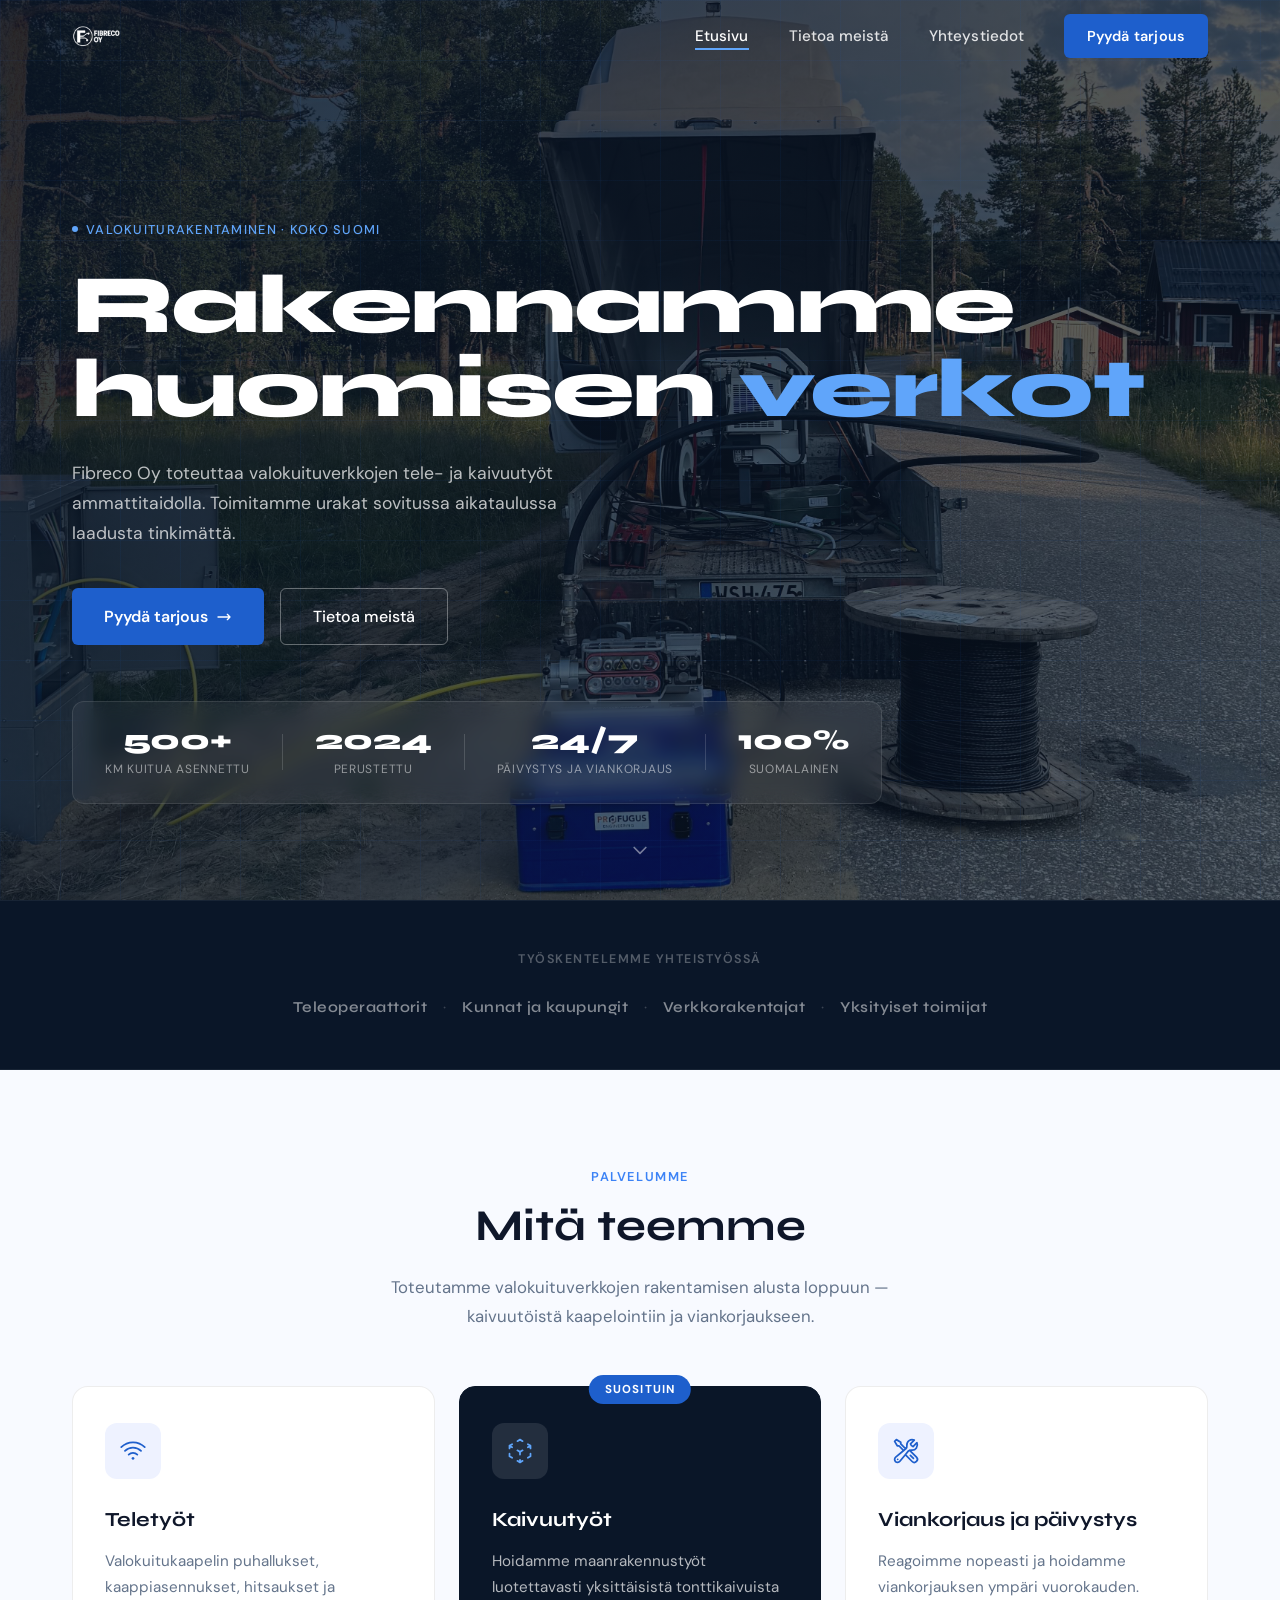
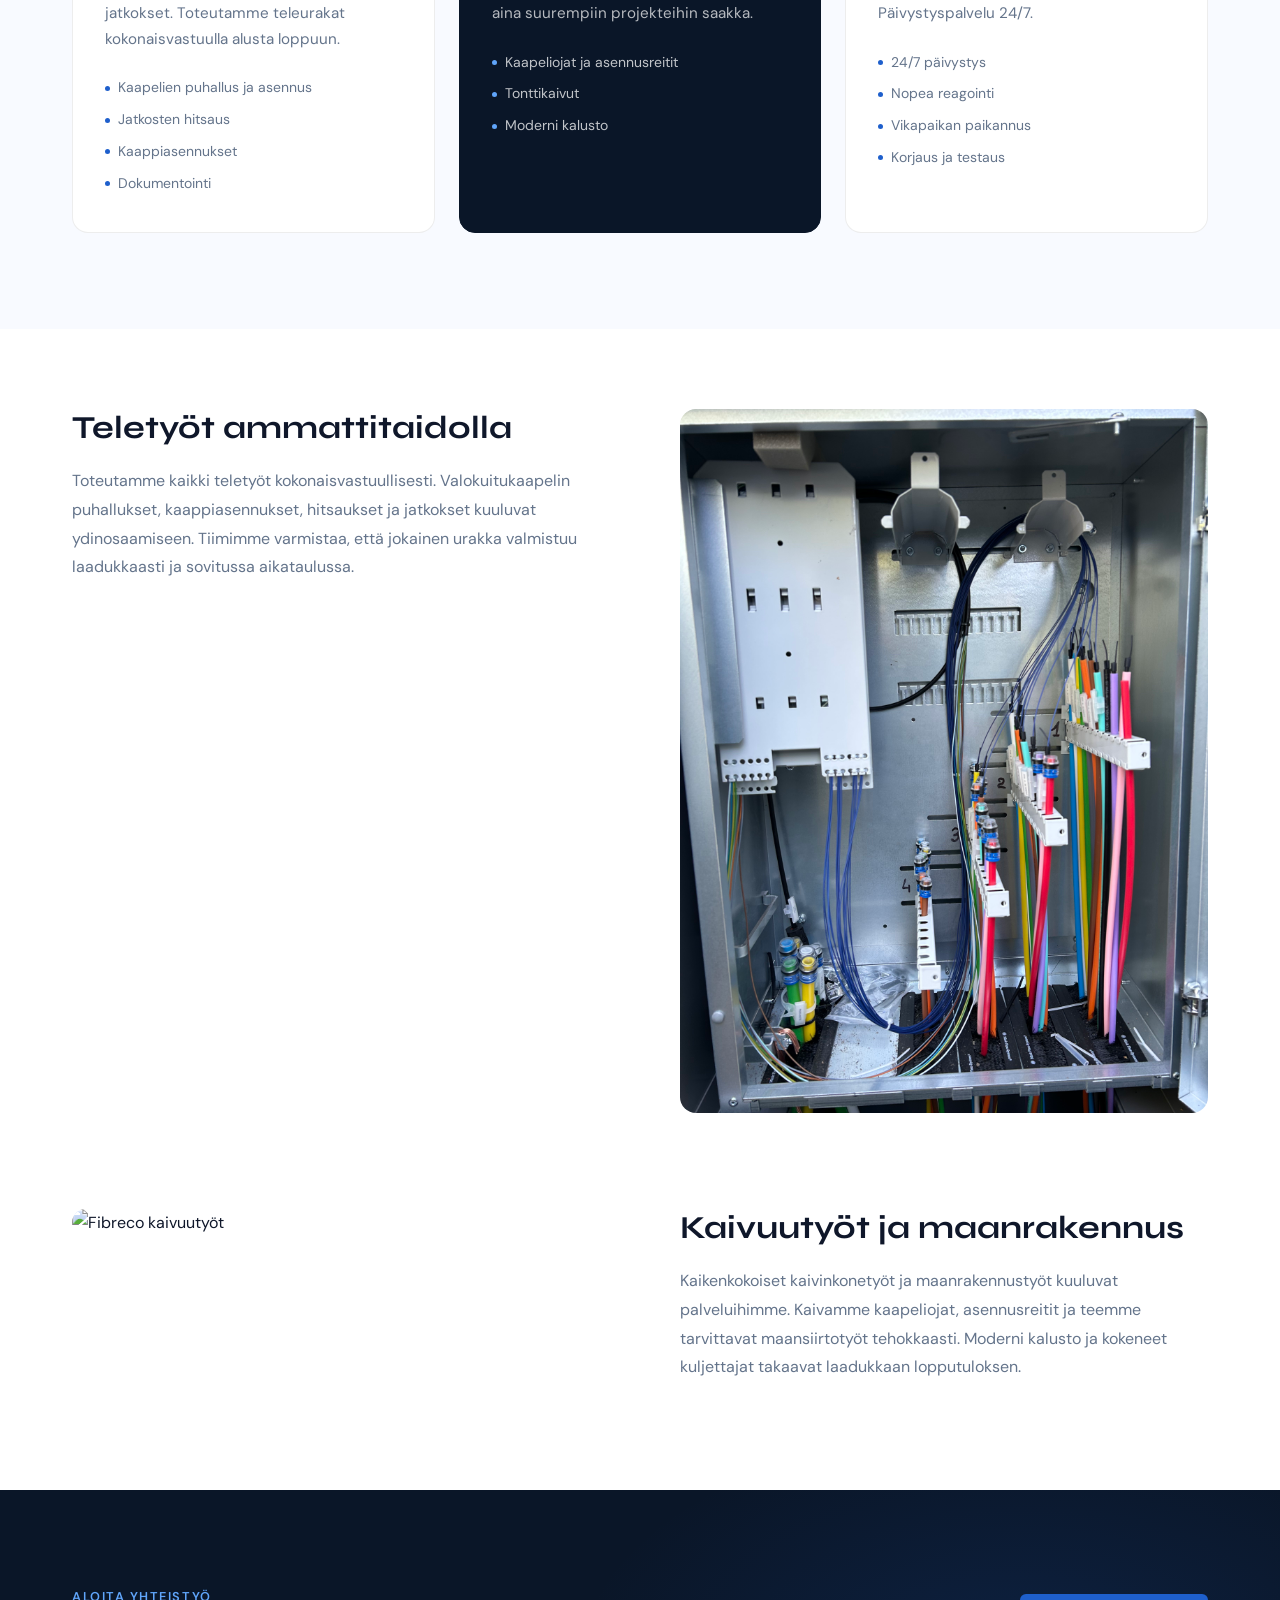
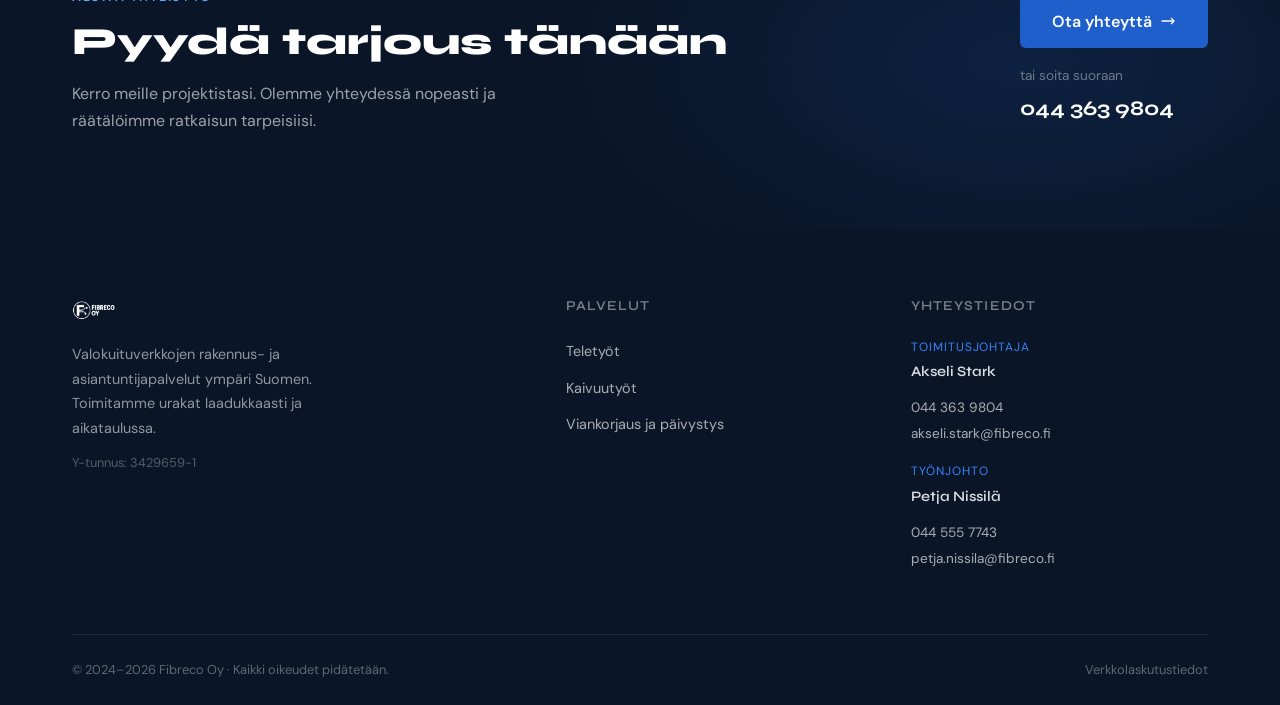
==== commit ef649a63: "Verkkosivuston visuaalinen uudistus - Uusi väripaletti ja typografia (Syne + DM Sans) - Moderni hero" ====
--- a/index.html
+++ b/index.html
@@ -12,14 +12,17 @@
     <meta charset="UTF-8">
     <meta name="viewport" content="width=device-width, initial-scale=1.0">
     <meta name="description" content="Fibreco Oy toteuttaa valokuituverkkojen rakentamisen ja kaivuutyöt ammattitaidolla koko Suomessa. Ota yhteyttä ja pyydä tarjous.">
+    <meta property="og:title" content="Fibreco Oy – Valokuituverkkojen rakentaminen">
+    <meta property="og:description" content="Fibreco Oy toteuttaa valokuituverkkojen tele- ja kaivuutyöt ammattitaidolla. Toimitamme urakat sovitussa aikataulussa laadusta tinkimättä.">
+    <meta property="og:type" content="website">
     <title>Fibreco Oy – Valokuituverkkojen rakentaminen</title>
     <link rel="stylesheet" href="style.css">
 </head>
 <body>
     <nav class="navbar navbar-hero">
         <div class="container">
-            <a href="index.html" class="navbar-logo">
-                <img src="images/fibreco_logo2.png" alt="FibreCo Oy">
+            <a href="index.html" class="navbar-logo" aria-label="Fibreco etusivu">
+                <img src="images/fibreco_logo2.png" alt="FibreCo Oy" loading="lazy">
             </a>
             <button class="navbar-toggle" aria-label="Avaa valikko">
                 <span></span>
@@ -28,99 +31,252 @@
             </button>
             <div class="navbar-right">
                 <ul class="navbar-links">
-                    <li><a href="index.html" class="active">Etusivu</a></li>
-                    <li><a href="tietoa-meista.html">Tietoa meistä</a></li>
-                    <li><a href="yhteystiedot.html">Yhteystiedot</a></li>
+                    <li><a href="index.html" class="active" aria-label="Etusivu">Etusivu</a></li>
+                    <li><a href="tietoa-meista.html" aria-label="Tietoa meistä">Tietoa meistä</a></li>
+                    <li><a href="yhteystiedot.html" aria-label="Yhteystiedot">Yhteystiedot</a></li>
                 </ul>
-                <a href="yhteystiedot.html" class="btn btn-primary btn-nav">Pyydä tarjous</a>
+                <a href="yhteystiedot.html" class="btn-nav">Pyydä tarjous</a>
             </div>
         </div>
     </nav>
 
-    <section class="hero-main">
-        <div class="hero-main-content">
-            <h1>RAKENNAMME HUOMISEN <span class="hero-highlight">VERKOT</span></h1>
-            <p class="hero-subtitle">Fibreco Oy toteuttaa valokuituverkkojen tele- ja kaivuutyöt ammattitaidolla. Toimitamme urakat sovitussa aikataulussa laadusta tinkimättä!</p>
-            <div class="hero-buttons">
-                <a href="yhteystiedot.html" class="btn btn-primary">Pyydä tarjous</a>
-                <a href="tietoa-meista.html" class="btn btn-outline">Tietoa meistä →</a>
-            </div>
-        </div>
-    </section>
-
-    <section class="stats-bar">
-        <div class="container">
-            <div class="stats-grid">
-                <div class="stat-item">
+    <!-- Hero Section -->
+    <section class="hero">
+        <div class="hero-bg">
+            <img src="images/IMG_6100.jpeg" alt="" class="hero-bg-img" loading="eager">
+            <div class="hero-overlay"></div>
+            <div class="hero-grid-pattern"></div>
+        </div>
+
+        <div class="hero-content">
+            <div class="hero-eyebrow reveal">
+                <span class="eyebrow-dot"></span>
+                Valokuiturakentaminen · Koko Suomi
+            </div>
+
+            <h1 class="hero-headline reveal reveal-delay-1">
+                Rakennamme<br>
+                huomisen <span class="headline-accent">verkot</span>
+            </h1>
+
+            <p class="hero-description reveal reveal-delay-2">
+                Fibreco Oy toteuttaa valokuituverkkojen tele- ja kaivuutyöt
+                ammattitaidolla. Toimitamme urakat sovitussa aikataulussa
+                laadusta tinkimättä.
+            </p>
+
+            <div class="hero-ctas reveal reveal-delay-3">
+                <a href="yhteystiedot.html" class="btn-primary">
+                    Pyydä tarjous
+                    <svg width="16" height="16" fill="none" viewBox="0 0 24 24" stroke="currentColor"><path stroke-linecap="round" stroke-linejoin="round" stroke-width="2" d="M17 8l4 4m0 0l-4 4m4-4H3"/></svg>
+                </a>
+                <a href="tietoa-meista.html" class="btn-secondary">
+                    Tietoa meistä
+                </a>
+            </div>
+
+            <div class="hero-stats reveal reveal-delay-3">
+                <div class="hero-stat">
+                    <span class="stat-number">500+</span>
+                    <span class="stat-label">km kuitua asennettu</span>
+                </div>
+                <div class="hero-stat-divider"></div>
+                <div class="hero-stat">
                     <span class="stat-number">2024</span>
                     <span class="stat-label">perustettu</span>
                 </div>
-                <div class="stat-item">
-                    <span class="stat-number">500+</span>
-                    <span class="stat-label">km kuitua asennettu</span>
-                </div>
-                <div class="stat-item">
+                <div class="hero-stat-divider"></div>
+                <div class="hero-stat">
+                    <span class="stat-number">24/7</span>
+                    <span class="stat-label">päivystys ja viankorjaus</span>
+                </div>
+                <div class="hero-stat-divider"></div>
+                <div class="hero-stat">
                     <span class="stat-number">100%</span>
                     <span class="stat-label">suomalainen</span>
                 </div>
-                <div class="stat-item">
-                    <span class="stat-number">24/7</span>
-                    <span class="stat-label">palvelu saatavilla</span>
-                </div>
-            </div>
-        </div>
-    </section>
-
-    <section class="section section-light">
-        <div class="container">
-            <h2 class="section-title fade-in">Palvelumme</h2>
-            <div class="cards-grid cards-grid-3">
-                <div class="card card-animated">
+            </div>
+        </div>
+
+        <a href="#palvelut" class="scroll-indicator" aria-label="Vieritä alas">
+            <svg width="20" height="20" fill="none" viewBox="0 0 24 24" stroke="currentColor"><path stroke-linecap="round" stroke-linejoin="round" stroke-width="2" d="M19 9l-7 7-7-7"/></svg>
+        </a>
+    </section>
+
+    <!-- Trust Section -->
+    <section class="trust-section">
+        <div class="container">
+            <div class="trust-inner reveal">
+                <p class="trust-label">Työskentelemme yhteistyössä</p>
+                <div class="trust-logos">
+                    <div class="trust-item">Teleoperaattorit</div>
+                    <div class="trust-divider">·</div>
+                    <div class="trust-item">Kunnat ja kaupungit</div>
+                    <div class="trust-divider">·</div>
+                    <div class="trust-item">Verkkorakentajat</div>
+                    <div class="trust-divider">·</div>
+                    <div class="trust-item">Yksityiset toimijat</div>
+                </div>
+            </div>
+        </div>
+    </section>
+
+    <!-- Services Section -->
+    <section class="services-section" id="palvelut">
+        <div class="container">
+            <div class="section-header reveal">
+                <p class="section-label">Palvelumme</p>
+                <h2 class="section-title">Mitä teemme</h2>
+                <p class="section-description">
+                    Toteutamme valokuituverkkojen rakentamisen alusta loppuun —
+                    kaivuutöistä kaapelointiin ja viankorjaukseen.
+                </p>
+            </div>
+
+            <div class="services-grid">
+                <!-- Palvelu 1: Teletyöt -->
+                <div class="service-card reveal">
+                    <div class="service-card-icon">
+                        <svg width="28" height="28" fill="none" viewBox="0 0 24 24" stroke="currentColor" stroke-width="1.5">
+                            <path stroke-linecap="round" stroke-linejoin="round" d="M8.288 15.038a5.25 5.25 0 017.424 0M5.106 11.856c3.807-3.808 9.98-3.808 13.788 0M1.924 8.674c5.565-5.565 14.587-5.565 20.152 0M12.53 18.22l-.53.53-.53-.53a.75.75 0 011.06 0z"/>
+                        </svg>
+                    </div>
                     <h3>Teletyöt</h3>
                     <p>Valokuitukaapelin puhallukset, kaappiasennukset, hitsaukset ja jatkokset. Toteutamme teleurakat kokonaisvastuulla alusta loppuun.</p>
-                </div>
-                <div class="card card-animated">
+                    <ul class="service-list">
+                        <li>Kaapelien puhallus ja asennus</li>
+                        <li>Jatkosten hitsaus</li>
+                        <li>Kaappiasennukset</li>
+                        <li>Dokumentointi</li>
+                    </ul>
+                </div>
+
+                <!-- Palvelu 2: Kaivuutyöt -->
+                <div class="service-card service-card--featured reveal reveal-delay-1">
+                    <div class="service-card-badge">Suosituin</div>
+                    <div class="service-card-icon">
+                        <svg width="28" height="28" fill="none" viewBox="0 0 24 24" stroke="currentColor" stroke-width="1.5">
+                            <path stroke-linecap="round" stroke-linejoin="round" d="M21 7.5l-2.25-1.313M21 7.5v2.25m0-2.25l-2.25 1.313M3 7.5l2.25-1.313M3 7.5l2.25 1.313M3 7.5v2.25m9 3l2.25-1.313M12 12.75l-2.25-1.313M12 12.75V15m0 6.75l2.25-1.313M12 21.75V19.5m0 2.25l-2.25-1.313m0-16.875L12 2.25l2.25 1.313M21 14.25v2.25l-2.25 1.313m-13.5 0L3 16.5v-2.25"/>
+                        </svg>
+                    </div>
                     <h3>Kaivuutyöt</h3>
                     <p>Hoidamme maanrakennustyöt luotettavasti yksittäisistä tonttikaivuista aina suurempiin projekteihin saakka.</p>
-                </div>
-                <div class="card card-animated">
+                    <ul class="service-list">
+                        <li>Kaapeliojat ja asennusreitit</li>
+                        <li>Tonttikaivut</li>
+                        <li>Moderni kalusto</li>
+                    </ul>
+                </div>
+
+                <!-- Palvelu 3: Viankorjaus -->
+                <div class="service-card reveal reveal-delay-2">
+                    <div class="service-card-icon">
+                        <svg width="28" height="28" fill="none" viewBox="0 0 24 24" stroke="currentColor" stroke-width="1.5">
+                            <path stroke-linecap="round" stroke-linejoin="round" d="M11.42 15.17L17.25 21A2.652 2.652 0 0021 17.25l-5.877-5.877M11.42 15.17l2.496-3.03c.317-.384.74-.626 1.208-.766M11.42 15.17l-4.655 5.653a2.548 2.548 0 11-3.586-3.586l6.837-5.63m5.108-.233c.55-.164 1.163-.188 1.743-.14a4.5 4.5 0 004.486-6.336l-3.276 3.277a3.004 3.004 0 01-2.25-2.25l3.276-3.276a4.5 4.5 0 00-6.336 4.486c.091 1.076-.071 2.264-.904 2.95l-.102.085m-1.745 1.437L5.909 7.5H4.5L2.25 3.75l1.5-1.5L7.5 4.5v1.409l4.26 4.26m-1.745 1.437l1.745-1.437m6.615 8.206L15.75 15.75M4.867 19.125h.008v.008h-.008v-.008z"/>
+                        </svg>
+                    </div>
                     <h3>Viankorjaus ja päivystys</h3>
-                    <p>Reagoimme nopeasti ja hoidamme viankorjauksen ympäri vuorokauden.</p>
-                </div>
-            </div>
-        </div>
-    </section>
-
-    <section class="content-block fade-in">
-        <div class="content-block-text">
-            <h3>Teletyöt ammattitaidolla</h3>
-            <p>Toteutamme kaikki teletyöt kokonaisvastuullisesti. Valokuitukaapelin puhallukset, kaappiasennukset, hitsaukset ja jatkokset kuuluvat ydinosaamiseen. Tiimimme varmistaa, että jokainen urakka valmistuu laadukkaasti ja sovitussa aikataulussa.</p>
-        </div>
-        <div class="content-block-image">
-            <img src="images/IMG_9208.jpeg" alt="Fibreco teletyöt">
-        </div>
-    </section>
-
-    <section class="content-block reversed fade-in">
-        <div class="content-block-image">
-            <img src="images/IMG_5489.jpeg" alt="Fibreco kaivuutyöt">
-        </div>
-        <div class="content-block-text">
-            <h3>Kaivuutyöt ja maanrakennus</h3>
-            <p>Kaikenkokoiset kaivinkonetyöt ja maanrakennustyöt kuuluvat palveluihimme. Kaivamme kaapeliojat, asennusreitit ja teemme tarvittavat maansiirtotyöt tehokkaasti. Moderni kalusto ja kokeneet kuljettajat takaavat laadukkaan lopputuloksen.</p>
-        </div>
-    </section>
-
+                    <p>Reagoimme nopeasti ja hoidamme viankorjauksen ympäri vuorokauden. Päivystyspalvelu 24/7.</p>
+                    <ul class="service-list">
+                        <li>24/7 päivystys</li>
+                        <li>Nopea reagointi</li>
+                        <li>Vikapaikan paikannus</li>
+                        <li>Korjaus ja testaus</li>
+                    </ul>
+                </div>
+            </div>
+        </div>
+    </section>
+
+    <!-- Work Section -->
+    <section class="work-section">
+        <div class="work-block reveal">
+            <div class="work-text">
+                <h2>Teletyöt ammattitaidolla</h2>
+                <p>Toteutamme kaikki teletyöt kokonaisvastuullisesti. Valokuitukaapelin puhallukset, kaappiasennukset, hitsaukset ja jatkokset kuuluvat ydinosaamiseen. Tiimimme varmistaa, että jokainen urakka valmistuu laadukkaasti ja sovitussa aikataulussa.</p>
+            </div>
+            <div class="work-image-wrap">
+                <img src="images/IMG_9208.jpeg" alt="Fibreco teletyöt" loading="lazy">
+            </div>
+        </div>
+
+        <div class="work-block reverse reveal">
+            <div class="work-text">
+                <h2>Kaivuutyöt ja maanrakennus</h2>
+                <p>Kaikenkokoiset kaivinkonetyöt ja maanrakennustyöt kuuluvat palveluihimme. Kaivamme kaapeliojat, asennusreitit ja teemme tarvittavat maansiirtotyöt tehokkaasti. Moderni kalusto ja kokeneet kuljettajat takaavat laadukkaan lopputuloksen.</p>
+            </div>
+            <div class="work-image-wrap">
+                <img src="images/IMG_5489.jpeg" alt="Fibreco kaivuutyöt" loading="lazy">
+            </div>
+        </div>
+    </section>
+
+    <!-- CTA Section -->
     <section class="cta-section">
         <div class="container">
-            <p>Kiinnostuitko? Ota yhteyttä!</p>
-            <a href="yhteystiedot.html" class="btn btn-primary">Ota yhteyttä</a>
-        </div>
-    </section>
-
-    <footer class="footer">
-        <div class="container">
-            <p>&copy; 2024–2026 Fibreco Oy · Y-tunnus: 3429659-1 · Kaikki oikeudet pidätetään.</p>
+            <div class="cta-inner reveal">
+                <div class="cta-text">
+                    <p class="section-label">Aloita yhteistyö</p>
+                    <h2 class="cta-title">Pyydä tarjous tänään</h2>
+                    <p class="cta-description">
+                        Kerro meille projektistasi. Olemme yhteydessä nopeasti
+                        ja räätälöimme ratkaisun tarpeisiisi.
+                    </p>
+                </div>
+                <div class="cta-actions">
+                    <a href="yhteystiedot.html" class="btn-primary">
+                        Ota yhteyttä
+                        <svg width="16" height="16" fill="none" viewBox="0 0 24 24" stroke="currentColor"><path stroke-linecap="round" stroke-linejoin="round" stroke-width="2" d="M17 8l4 4m0 0l-4 4m4-4H3"/></svg>
+                    </a>
+                    <div class="cta-contact-quick">
+                        <span class="cta-or">tai soita suoraan</span>
+                        <a href="tel:0443639804" class="cta-phone">044 363 9804</a>
+                    </div>
+                </div>
+            </div>
+        </div>
+    </section>
+
+    <!-- Footer -->
+    <footer>
+        <div class="container">
+            <div class="footer-main">
+                <div class="footer-brand">
+                    <img src="images/fibreco_logo2.png" alt="Fibreco Oy" style="height:32px; filter: brightness(0) invert(1);" loading="lazy">
+                    <p>Valokuituverkkojen rakennus- ja asiantuntijapalvelut ympäri Suomen. Toimitamme urakat laadukkaasti ja aikataulussa.</p>
+                    <p class="y-tunnus">Y-tunnus: 3429659-1</p>
+                </div>
+
+                <div class="footer-col">
+                    <h4>Palvelut</h4>
+                    <ul>
+                        <li><a href="index.html#palvelut">Teletyöt</a></li>
+                        <li><a href="index.html#palvelut">Kaivuutyöt</a></li>
+                        <li><a href="index.html#palvelut">Viankorjaus ja päivystys</a></li>
+                    </ul>
+                </div>
+
+                <div class="footer-col">
+                    <h4>Yhteystiedot</h4>
+                    <div class="contact-item">
+                        <span class="contact-role">Toimitusjohtaja</span>
+                        <span class="contact-name">Akseli Stark</span>
+                        <span class="contact-detail"><a href="tel:0443639804">044 363 9804</a></span>
+                        <span class="contact-detail"><a href="mailto:akseli.stark@fibreco.fi">akseli.stark@fibreco.fi</a></span>
+                    </div>
+                    <div class="contact-item">
+                        <span class="contact-role">Työnjohto</span>
+                        <span class="contact-name">Petja Nissilä</span>
+                        <span class="contact-detail"><a href="tel:0445557743">044 555 7743</a></span>
+                        <span class="contact-detail"><a href="mailto:petja.nissila@fibreco.fi">petja.nissila@fibreco.fi</a></span>
+                    </div>
+                </div>
+            </div>
+
+            <div class="footer-bottom">
+                <span>© 2024–2026 Fibreco Oy · Kaikki oikeudet pidätetään.</span>
+                <a href="yhteystiedot.html#verkkolasku">Verkkolaskutustiedot</a>
+            </div>
         </div>
     </footer>
 
--- a/style.css
+++ b/style.css
@@ -1,1418 +1,1579 @@
-/* FibreCo Oy - Yhteinen tyylitiedosto */
-@import url('https://fonts.googleapis.com/css2?family=Inter:wght@400;500;600;700&display=swap');
-
-/* Reset ja perusasetukset */
+/* Fibreco Oy - Uudistettu tyylitiedosto */
+@import url('https://fonts.googleapis.com/css2?family=Syne:wght@600;700;800&family=DM+Sans:wght@300;400;500;600&display=swap');
+
+/* CSS-muuttujat */
+:root {
+  --color-navy: #0A1628;
+  --color-navy-mid: #112240;
+  --color-blue: #1E5FCC;
+  --color-blue-light: #3B82F6;
+  --color-blue-glow: #60A5FA;
+  --color-white: #FFFFFF;
+  --color-off-white: #F8FAFF;
+  --color-gray-100: #EEF2FF;
+  --color-gray-400: #94A3B8;
+  --color-gray-600: #64748B;
+  --color-text-dark: #0F172A;
+  --color-accent-orange: #F97316;
+}
+
+/* Reset & base */
 *, *::before, *::after {
-    box-sizing: border-box;
-    margin: 0;
-    padding: 0;
+  box-sizing: border-box;
+  margin: 0;
+  padding: 0;
 }
 
 html {
-    font-size: 16px;
-    scroll-behavior: smooth;
-    -webkit-text-size-adjust: 100%; /* Estää iOS:n tekstin automaattisen skaalauksen */
+  scroll-behavior: smooth;
+  -webkit-text-size-adjust: 100%;
 }
 
 body {
-    font-family: 'Inter', -apple-system, BlinkMacSystemFont, 'Segoe UI', Roboto, sans-serif;
-    font-weight: 400;
-    line-height: 1.6;
-    color: #1a1a2e;
-    background-color: #f8f9fa;
-}
-
-/* Kuvien responsiivisuus */
+  font-family: 'DM Sans', sans-serif;
+  background: var(--color-off-white);
+  color: var(--color-text-dark);
+  line-height: 1.7;
+}
+
 img {
-    max-width: 100%;
-    height: auto;
-    display: block;
-}
-
-/* Kontaineri */
+  max-width: 100%;
+  height: auto;
+  display: block;
+}
+
+/* Container */
 .container {
-    max-width: 1200px;
+  max-width: 1200px;
+  margin: 0 auto;
+  padding: 0 2rem;
+}
+
+/* ========================================
+   NAVBAR
+   ======================================== */
+.navbar {
+  position: fixed;
+  top: 0;
+  left: 0;
+  right: 0;
+  z-index: 1000;
+  padding: 0 2rem;
+  height: 72px;
+  display: flex;
+  align-items: center;
+  justify-content: space-between;
+  background: transparent;
+  transition: background 0.3s ease, box-shadow 0.3s ease, backdrop-filter 0.3s ease;
+}
+
+.navbar .container {
+  display: flex;
+  justify-content: space-between;
+  align-items: center;
+  width: 100%;
+  height: 100%;
+}
+
+.nav-logo img,
+.navbar-logo img {
+  height: 36px;
+  width: auto;
+  transition: filter 0.3s ease;
+}
+
+.navbar-right {
+  display: flex;
+  align-items: center;
+  gap: 2.5rem;
+}
+
+.nav-links,
+.navbar-links {
+  display: flex;
+  align-items: center;
+  gap: 2.5rem;
+  list-style: none;
+}
+
+.nav-link,
+.navbar-links a {
+  font-family: 'DM Sans', sans-serif;
+  font-size: 0.95rem;
+  font-weight: 500;
+  color: rgba(255,255,255,0.85);
+  text-decoration: none;
+  letter-spacing: 0.01em;
+  transition: color 0.2s;
+  position: relative;
+  -webkit-tap-highlight-color: transparent;
+}
+
+.nav-link::after,
+.navbar-links a::after {
+  content: '';
+  position: absolute;
+  bottom: -4px;
+  left: 0;
+  right: 0;
+  height: 2px;
+  background: var(--color-blue-glow);
+  transform: scaleX(0);
+  transform-origin: left;
+  transition: transform 0.25s ease;
+}
+
+.nav-link.active::after,
+.nav-link:hover::after,
+.navbar-links a.active::after,
+.navbar-links a:hover::after {
+  transform: scaleX(1);
+}
+
+.nav-link.active,
+.nav-link:hover,
+.navbar-links a.active,
+.navbar-links a:hover {
+  color: #fff;
+}
+
+/* Navbar - etusivu (hero päällä) */
+.navbar-hero {
+  background: transparent;
+}
+
+.navbar-hero .navbar-logo img {
+  filter: brightness(0) invert(1);
+}
+
+/* Navbar scrolled-tila */
+.navbar.scrolled,
+.navbar-hero.navbar-scrolled {
+  background: rgba(10, 22, 40, 0.92);
+  backdrop-filter: blur(12px);
+  -webkit-backdrop-filter: blur(12px);
+  box-shadow: 0 1px 0 rgba(255,255,255,0.08);
+}
+
+.navbar-hero.navbar-scrolled .navbar-logo img {
+  filter: brightness(0) invert(1);
+}
+
+/* Navbar - alasivut (valkoinen tausta) */
+.navbar.light-page {
+  background: rgba(255,255,255,0.95);
+  backdrop-filter: blur(12px);
+  -webkit-backdrop-filter: blur(12px);
+  box-shadow: 0 1px 0 rgba(0,0,0,0.08);
+}
+
+.navbar.light-page .nav-link,
+.navbar.light-page .navbar-links a {
+  color: var(--color-text-dark);
+}
+
+.navbar.light-page .nav-link:hover,
+.navbar.light-page .nav-link.active,
+.navbar.light-page .navbar-links a:hover,
+.navbar.light-page .navbar-links a.active {
+  color: var(--color-blue);
+}
+
+.navbar.light-page .nav-link::after,
+.navbar.light-page .navbar-links a::after {
+  background: var(--color-blue);
+}
+
+/* CTA-nappi navigaatiossa */
+.btn-nav-cta,
+.btn-nav {
+  background: var(--color-blue);
+  color: #fff !important;
+  padding: 0.6rem 1.4rem;
+  border-radius: 6px;
+  font-weight: 600;
+  font-size: 0.9rem;
+  text-decoration: none;
+  transition: background 0.2s, transform 0.15s;
+  letter-spacing: 0.02em;
+}
+
+.btn-nav-cta:hover,
+.btn-nav:hover {
+  background: var(--color-blue-light);
+  transform: translateY(-1px);
+}
+
+.btn-nav-cta::after,
+.btn-nav::after {
+  display: none !important;
+}
+
+/* Mobiilivalikko toggle */
+.navbar-toggle {
+  display: none;
+  flex-direction: column;
+  gap: 5px;
+  background: none;
+  border: none;
+  cursor: pointer;
+  padding: 5px;
+  z-index: 1001;
+}
+
+.navbar-toggle span {
+  display: block;
+  width: 25px;
+  height: 3px;
+  background-color: #fff;
+  border-radius: 2px;
+  transition: all 0.3s ease;
+}
+
+.navbar-hero.navbar-scrolled .navbar-toggle span,
+.navbar.light-page .navbar-toggle span {
+  background-color: var(--color-text-dark);
+}
+
+.navbar-toggle.active span:nth-child(1) {
+  transform: rotate(45deg) translate(7px, 7px);
+}
+
+.navbar-toggle.active span:nth-child(2) {
+  opacity: 0;
+}
+
+.navbar-toggle.active span:nth-child(3) {
+  transform: rotate(-45deg) translate(7px, -7px);
+}
+
+/* ========================================
+   BUTTONS
+   ======================================== */
+.btn-primary {
+  display: inline-flex;
+  align-items: center;
+  gap: 0.5rem;
+  background: var(--color-blue);
+  color: #fff;
+  padding: 0.85rem 2rem;
+  border-radius: 6px;
+  font-family: 'DM Sans', sans-serif;
+  font-weight: 600;
+  font-size: 1rem;
+  text-decoration: none;
+  border: none;
+  cursor: pointer;
+  transition: background 0.2s, transform 0.15s, box-shadow 0.2s;
+}
+
+.btn-primary:hover {
+  background: var(--color-blue-light);
+  transform: translateY(-2px);
+  box-shadow: 0 8px 20px rgba(30, 95, 204, 0.35);
+}
+
+.btn-primary svg {
+  width: 16px;
+  height: 16px;
+}
+
+.btn-secondary {
+  display: inline-flex;
+  align-items: center;
+  gap: 0.5rem;
+  background: transparent;
+  color: #fff;
+  padding: 0.85rem 2rem;
+  border-radius: 6px;
+  font-family: 'DM Sans', sans-serif;
+  font-weight: 500;
+  font-size: 1rem;
+  text-decoration: none;
+  border: 1.5px solid rgba(255,255,255,0.35);
+  cursor: pointer;
+  transition: border-color 0.2s, background 0.2s;
+}
+
+.btn-secondary:hover {
+  border-color: rgba(255,255,255,0.7);
+  background: rgba(255,255,255,0.07);
+}
+
+.btn-full {
+  width: 100%;
+  justify-content: center;
+}
+
+/* ========================================
+   HERO SECTION (Etusivu)
+   ======================================== */
+.hero {
+  position: relative;
+  min-height: 100vh;
+  display: flex;
+  flex-direction: column;
+  justify-content: flex-end;
+  overflow: hidden;
+}
+
+.hero-bg {
+  position: absolute;
+  inset: 0;
+}
+
+.hero-bg-img {
+  width: 100%;
+  height: 100%;
+  object-fit: cover;
+  object-position: center 40%;
+}
+
+.hero-overlay {
+  position: absolute;
+  inset: 0;
+  background: linear-gradient(
+    135deg,
+    rgba(10,22,40,0.88) 0%,
+    rgba(10,22,40,0.72) 50%,
+    rgba(10,22,40,0.55) 100%
+  );
+}
+
+.hero-grid-pattern {
+  position: absolute;
+  inset: 0;
+  background-image:
+    linear-gradient(rgba(30,95,204,0.06) 1px, transparent 1px),
+    linear-gradient(90deg, rgba(30,95,204,0.06) 1px, transparent 1px);
+  background-size: 60px 60px;
+  pointer-events: none;
+}
+
+.hero-content {
+  position: relative;
+  padding-bottom: 6rem;
+  padding-top: 120px;
+  z-index: 2;
+  max-width: 1200px;
+  margin: 0 auto;
+  padding-left: 2rem;
+  padding-right: 2rem;
+  width: 100%;
+}
+
+.hero-eyebrow {
+  display: inline-flex;
+  align-items: center;
+  gap: 0.5rem;
+  font-size: 0.8rem;
+  font-weight: 500;
+  letter-spacing: 0.1em;
+  text-transform: uppercase;
+  color: var(--color-blue-glow);
+  margin-bottom: 1.5rem;
+}
+
+.eyebrow-dot {
+  width: 6px;
+  height: 6px;
+  border-radius: 50%;
+  background: var(--color-blue-glow);
+  animation: pulse-dot 2s ease-in-out infinite;
+}
+
+@keyframes pulse-dot {
+  0%, 100% { opacity: 1; transform: scale(1); }
+  50% { opacity: 0.6; transform: scale(1.4); }
+}
+
+.hero-headline {
+  font-family: 'Syne', sans-serif;
+  font-size: clamp(3rem, 6.5vw, 6rem);
+  font-weight: 800;
+  color: #fff;
+  line-height: 1.0;
+  letter-spacing: -0.02em;
+  margin-bottom: 1.75rem;
+}
+
+.headline-accent {
+  color: var(--color-blue-glow);
+  position: relative;
+}
+
+.hero-description {
+  font-size: 1.1rem;
+  color: rgba(255,255,255,0.72);
+  max-width: 520px;
+  line-height: 1.7;
+  margin-bottom: 2.5rem;
+}
+
+.hero-ctas {
+  display: flex;
+  gap: 1rem;
+  flex-wrap: wrap;
+  margin-bottom: 3.5rem;
+}
+
+.hero-stats {
+  display: flex;
+  align-items: center;
+  gap: 2rem;
+  flex-wrap: wrap;
+  padding: 1.5rem 2rem;
+  background: rgba(255,255,255,0.05);
+  backdrop-filter: blur(10px);
+  -webkit-backdrop-filter: blur(10px);
+  border: 1px solid rgba(255,255,255,0.1);
+  border-radius: 12px;
+  width: fit-content;
+}
+
+.hero-stat {
+  text-align: center;
+}
+
+.stat-number {
+  display: block;
+  font-family: 'Syne', sans-serif;
+  font-size: 1.75rem;
+  font-weight: 800;
+  color: #fff;
+  line-height: 1;
+}
+
+.stat-label {
+  display: block;
+  font-size: 0.75rem;
+  color: rgba(255,255,255,0.5);
+  margin-top: 0.3rem;
+  text-transform: uppercase;
+  letter-spacing: 0.06em;
+}
+
+.hero-stat-divider {
+  width: 1px;
+  height: 36px;
+  background: rgba(255,255,255,0.15);
+}
+
+.scroll-indicator {
+  position: absolute;
+  bottom: 2rem;
+  left: 50%;
+  transform: translateX(-50%);
+  color: rgba(255,255,255,0.45);
+  z-index: 2;
+  animation: bounce-scroll 2s ease-in-out infinite;
+  transition: color 0.2s;
+  text-decoration: none;
+}
+
+.scroll-indicator:hover {
+  color: rgba(255,255,255,0.9);
+}
+
+@keyframes bounce-scroll {
+  0%, 100% { transform: translateX(-50%) translateY(0); }
+  50% { transform: translateX(-50%) translateY(6px); }
+}
+
+/* ========================================
+   TRUST SECTION
+   ======================================== */
+.trust-section {
+  padding: 3rem 0;
+  background: var(--color-navy);
+  border-top: 1px solid rgba(255,255,255,0.06);
+  border-bottom: 1px solid rgba(255,255,255,0.06);
+}
+
+.trust-inner {
+  text-align: center;
+}
+
+.trust-label {
+  font-size: 0.78rem;
+  font-weight: 600;
+  letter-spacing: 0.12em;
+  text-transform: uppercase;
+  color: rgba(255,255,255,0.3);
+  margin-bottom: 1.5rem;
+}
+
+.trust-logos {
+  display: flex;
+  align-items: center;
+  justify-content: center;
+  gap: 1rem;
+  flex-wrap: wrap;
+}
+
+.trust-item {
+  font-family: 'Syne', sans-serif;
+  font-size: 0.95rem;
+  font-weight: 600;
+  color: rgba(255,255,255,0.5);
+  letter-spacing: 0.03em;
+  transition: color 0.2s;
+}
+
+.trust-item:hover {
+  color: rgba(255,255,255,0.85);
+}
+
+.trust-divider {
+  color: rgba(255,255,255,0.2);
+}
+
+/* ========================================
+   SERVICES SECTION
+   ======================================== */
+.services-section {
+  padding: 6rem 0;
+  background: var(--color-off-white);
+}
+
+.section-header {
+  text-align: center;
+  margin-bottom: 3.5rem;
+}
+
+.section-label {
+  font-family: 'DM Sans', sans-serif;
+  font-size: 0.8rem;
+  font-weight: 600;
+  letter-spacing: 0.12em;
+  text-transform: uppercase;
+  color: var(--color-blue-light);
+  margin-bottom: 0.75rem;
+}
+
+.section-title {
+  font-family: 'Syne', sans-serif;
+  font-size: clamp(1.8rem, 3.5vw, 2.75rem);
+  font-weight: 700;
+  color: var(--color-text-dark);
+  line-height: 1.2;
+  margin-bottom: 1.25rem;
+}
+
+.section-title.light {
+  color: #fff;
+}
+
+.section-description {
+  font-size: 1.05rem;
+  color: var(--color-gray-600);
+  max-width: 540px;
+  margin: 0 auto;
+}
+
+.services-grid {
+  display: grid;
+  grid-template-columns: repeat(3, 1fr);
+  gap: 1.5rem;
+}
+
+.service-card {
+  background: #fff;
+  border: 1px solid rgba(0,0,0,0.07);
+  border-radius: 16px;
+  padding: 2.25rem 2rem;
+  position: relative;
+  transition: transform 0.3s ease, box-shadow 0.3s ease, border-color 0.3s ease;
+}
+
+.service-card:hover {
+  transform: translateY(-6px);
+  box-shadow: 0 20px 48px rgba(10,22,40,0.12);
+  border-color: var(--color-blue);
+}
+
+.service-card--featured {
+  background: var(--color-navy);
+  border-color: var(--color-navy);
+  color: #fff;
+}
+
+.service-card--featured .service-list li {
+  color: rgba(255,255,255,0.75);
+}
+
+.service-card--featured .service-list li::before {
+  background: var(--color-blue-glow);
+}
+
+.service-card--featured:hover {
+  transform: translateY(-6px);
+  box-shadow: 0 20px 48px rgba(10,22,40,0.35);
+}
+
+.service-card-badge {
+  position: absolute;
+  top: -12px;
+  left: 50%;
+  transform: translateX(-50%);
+  background: var(--color-blue);
+  color: #fff;
+  font-size: 0.72rem;
+  font-weight: 700;
+  letter-spacing: 0.1em;
+  text-transform: uppercase;
+  padding: 0.3rem 1rem;
+  border-radius: 20px;
+}
+
+.service-card-icon {
+  width: 56px;
+  height: 56px;
+  background: var(--color-gray-100);
+  border-radius: 12px;
+  display: flex;
+  align-items: center;
+  justify-content: center;
+  margin-bottom: 1.5rem;
+  color: var(--color-blue);
+}
+
+.service-card--featured .service-card-icon {
+  background: rgba(255,255,255,0.1);
+  color: var(--color-blue-glow);
+}
+
+.service-card h3 {
+  font-family: 'Syne', sans-serif;
+  font-size: 1.25rem;
+  font-weight: 700;
+  color: var(--color-text-dark);
+  margin-bottom: 0.75rem;
+}
+
+.service-card--featured h3 {
+  color: #fff;
+}
+
+.service-card p {
+  font-size: 0.95rem;
+  color: var(--color-gray-600);
+  line-height: 1.7;
+  margin-bottom: 1.5rem;
+}
+
+.service-card--featured p {
+  color: rgba(255,255,255,0.7);
+}
+
+.service-list {
+  list-style: none;
+  display: flex;
+  flex-direction: column;
+  gap: 0.5rem;
+}
+
+.service-list li {
+  font-size: 0.875rem;
+  color: var(--color-gray-600);
+  display: flex;
+  align-items: center;
+  gap: 0.5rem;
+}
+
+.service-list li::before {
+  content: '';
+  width: 5px;
+  height: 5px;
+  border-radius: 50%;
+  background: var(--color-blue);
+  flex-shrink: 0;
+}
+
+/* ========================================
+   WORK SECTION (Kuva + Teksti blokit)
+   ======================================== */
+.work-section {
+  padding: 5rem 0;
+  background: #fff;
+}
+
+.work-block {
+  display: grid;
+  grid-template-columns: 1fr 1fr;
+  gap: 5rem;
+  align-items: start;
+  margin-bottom: 6rem;
+  max-width: 1200px;
+  margin-left: auto;
+  margin-right: auto;
+  padding: 0 2rem;
+}
+
+.work-block:last-child {
+  margin-bottom: 0;
+}
+
+.work-block.reverse {
+  direction: rtl;
+}
+
+.work-block.reverse > * {
+  direction: ltr;
+}
+
+.work-image-wrap {
+  border-radius: 16px;
+  overflow: hidden;
+}
+
+.work-image-wrap img {
+  width: 100%;
+  height: auto;
+  display: block;
+  transition: transform 0.4s ease;
+}
+
+.work-image-wrap:hover img {
+  transform: scale(1.03);
+}
+
+.work-text h2 {
+  font-family: 'Syne', sans-serif;
+  font-size: clamp(1.6rem, 2.5vw, 2.2rem);
+  font-weight: 700;
+  color: var(--color-text-dark);
+  margin-bottom: 1.25rem;
+  line-height: 1.2;
+}
+
+.work-text p {
+  font-size: 1rem;
+  color: var(--color-gray-600);
+  line-height: 1.8;
+  margin-bottom: 1.75rem;
+}
+
+/* ========================================
+   CTA SECTION
+   ======================================== */
+.cta-section {
+  padding: 6rem 0;
+  background: var(--color-navy);
+  position: relative;
+  overflow: hidden;
+}
+
+.cta-section::before {
+  content: '';
+  position: absolute;
+  inset: 0;
+  background: radial-gradient(ellipse 50% 100% at 80% 50%, rgba(30,95,204,0.15) 0%, transparent 70%);
+  pointer-events: none;
+}
+
+.cta-inner {
+  display: flex;
+  align-items: center;
+  justify-content: space-between;
+  gap: 3rem;
+  flex-wrap: wrap;
+  position: relative;
+}
+
+.cta-text .section-label {
+  color: var(--color-blue-glow);
+}
+
+.cta-title {
+  font-family: 'Syne', sans-serif;
+  font-size: clamp(1.8rem, 3vw, 2.5rem);
+  font-weight: 800;
+  color: #fff;
+  line-height: 1.15;
+  margin-bottom: 1rem;
+}
+
+.cta-description {
+  font-size: 1rem;
+  color: rgba(255,255,255,0.6);
+  max-width: 440px;
+  line-height: 1.7;
+}
+
+.cta-actions {
+  display: flex;
+  flex-direction: column;
+  align-items: flex-start;
+  gap: 1rem;
+}
+
+.cta-contact-quick {
+  display: flex;
+  flex-direction: column;
+  gap: 0.25rem;
+}
+
+.cta-or {
+  font-size: 0.85rem;
+  color: rgba(255,255,255,0.4);
+}
+
+.cta-phone {
+  font-family: 'Syne', sans-serif;
+  font-size: 1.3rem;
+  font-weight: 700;
+  color: #fff;
+  text-decoration: none;
+  transition: color 0.2s;
+}
+
+.cta-phone:hover {
+  color: var(--color-blue-glow);
+}
+
+/* ========================================
+   PAGE HERO (Alasivut)
+   ======================================== */
+.page-hero {
+  background: var(--color-navy);
+  padding: 9rem 2rem 4rem;
+  text-align: center;
+  position: relative;
+  overflow: hidden;
+}
+
+.page-hero::before {
+  content: '';
+  position: absolute;
+  inset: 0;
+  background: radial-gradient(ellipse 60% 80% at 50% 0%, rgba(30,95,204,0.18) 0%, transparent 70%);
+  pointer-events: none;
+}
+
+.page-hero h1 {
+  font-family: 'Syne', sans-serif;
+  font-size: clamp(2.5rem, 5vw, 4rem);
+  font-weight: 800;
+  color: #fff;
+  margin-bottom: 1rem;
+  position: relative;
+}
+
+.page-hero p {
+  font-size: 1.1rem;
+  color: var(--color-gray-400);
+  max-width: 560px;
+  margin: 0 auto;
+  position: relative;
+}
+
+/* ========================================
+   FEATURES SECTION (Tietoa meistä)
+   ======================================== */
+.features-section {
+  padding: 4rem 0;
+  background: var(--color-navy);
+}
+
+.features-grid {
+  display: grid;
+  grid-template-columns: repeat(3, 1fr);
+  gap: 1.5rem;
+}
+
+.feature-card {
+  background: rgba(255,255,255,0.04);
+  border: 1px solid rgba(255,255,255,0.08);
+  border-radius: 16px;
+  padding: 2rem;
+  transition: background 0.3s, border-color 0.3s;
+}
+
+.feature-card:hover {
+  background: rgba(255,255,255,0.07);
+  border-color: rgba(30,95,204,0.4);
+}
+
+.feature-number {
+  font-family: 'Syne', sans-serif;
+  font-size: 2.5rem;
+  font-weight: 800;
+  color: var(--color-blue-glow);
+  line-height: 1;
+  margin-bottom: 0.75rem;
+}
+
+.feature-card h3 {
+  font-family: 'Syne', sans-serif;
+  font-size: 1.1rem;
+  font-weight: 700;
+  color: #fff;
+  margin-bottom: 0.5rem;
+}
+
+.feature-card p {
+  font-size: 0.9rem;
+  color: rgba(255,255,255,0.55);
+  line-height: 1.7;
+}
+
+/* ========================================
+   INTRO SECTION
+   ======================================== */
+.intro-section {
+  max-width: 800px;
+  margin: 0 auto;
+  text-align: center;
+  padding: 4rem 0;
+}
+
+.intro-section p {
+  font-size: 1.125rem;
+  color: var(--color-gray-600);
+  margin-bottom: 1.5rem;
+  line-height: 1.8;
+}
+
+.intro-section p:last-child {
+  margin-bottom: 0;
+}
+
+/* ========================================
+   GALLERY
+   ======================================== */
+.gallery-section {
+  padding: 0 0 4rem;
+  background: var(--color-off-white);
+}
+
+.gallery-grid {
+  display: grid;
+  grid-template-columns: 1fr 1fr 1fr;
+  gap: 1rem;
+}
+
+.gallery-img {
+  border-radius: 12px;
+  overflow: hidden;
+  aspect-ratio: 4/3;
+}
+
+.gallery-img img {
+  width: 100%;
+  height: 100%;
+  object-fit: cover;
+  transition: transform 0.4s ease;
+}
+
+.gallery-img:hover img {
+  transform: scale(1.05);
+}
+
+/* ========================================
+   CONTACT PAGE
+   ======================================== */
+.contact-section {
+  padding: 4rem 0;
+  background: var(--color-off-white);
+}
+
+.contact-grid {
+  display: grid;
+  grid-template-columns: 1fr 1.2fr;
+  gap: 3rem;
+  align-items: start;
+}
+
+.contact-info h2 {
+  font-family: 'Syne', sans-serif;
+  font-size: 1.5rem;
+  font-weight: 700;
+  color: var(--color-text-dark);
+  margin-bottom: 2rem;
+}
+
+.contact-person {
+  background: #fff;
+  border: 1px solid rgba(0,0,0,0.07);
+  border-radius: 12px;
+  padding: 1.5rem;
+  margin-bottom: 1rem;
+  transition: border-color 0.2s, box-shadow 0.2s;
+}
+
+.contact-person:hover {
+  border-color: var(--color-blue);
+  box-shadow: 0 4px 20px rgba(30,95,204,0.1);
+}
+
+.contact-role-tag {
+  display: inline-block;
+  font-size: 0.72rem;
+  font-weight: 700;
+  letter-spacing: 0.1em;
+  text-transform: uppercase;
+  color: var(--color-blue);
+  background: var(--color-gray-100);
+  padding: 0.2rem 0.6rem;
+  border-radius: 4px;
+  margin-bottom: 0.75rem;
+}
+
+.contact-name {
+  font-family: 'Syne', sans-serif;
+  font-size: 1.15rem;
+  font-weight: 700;
+  color: var(--color-text-dark);
+  margin-bottom: 0.5rem;
+}
+
+.contact-details {
+  display: flex;
+  flex-direction: column;
+  gap: 0.3rem;
+}
+
+.contact-detail-row {
+  display: flex;
+  align-items: center;
+  gap: 0.5rem;
+  font-size: 0.9rem;
+  color: var(--color-gray-600);
+}
+
+.contact-detail-row svg {
+  width: 16px;
+  height: 16px;
+  color: var(--color-gray-400);
+}
+
+.contact-detail-row a {
+  color: var(--color-blue);
+  text-decoration: none;
+  transition: color 0.2s;
+}
+
+.contact-detail-row a:hover {
+  color: var(--color-blue-light);
+  text-decoration: underline;
+}
+
+/* Contact Form */
+.contact-form-card {
+  background: #fff;
+  border: 1px solid rgba(0,0,0,0.07);
+  border-radius: 16px;
+  padding: 2.5rem;
+  box-shadow: 0 4px 24px rgba(0,0,0,0.06);
+}
+
+.form-group {
+  margin-bottom: 1.5rem;
+}
+
+.form-group label {
+  display: block;
+  font-weight: 500;
+  margin-bottom: 0.5rem;
+  color: var(--color-text-dark);
+  font-size: 0.9rem;
+}
+
+.form-group input,
+.form-group textarea {
+  width: 100%;
+  padding: 0.875rem 1rem;
+  font-size: 1rem;
+  font-family: 'DM Sans', sans-serif;
+  border: 1px solid #e2e8f0;
+  border-radius: 8px;
+  transition: border-color 0.2s, box-shadow 0.2s;
+  background: #fff;
+  -webkit-appearance: none;
+}
+
+.form-group input:focus,
+.form-group textarea:focus {
+  outline: none;
+  border-color: var(--color-blue);
+  box-shadow: 0 0 0 3px rgba(30, 95, 204, 0.1);
+}
+
+.form-group textarea {
+  min-height: 140px;
+  resize: vertical;
+}
+
+/* ========================================
+   BILLING TABLE
+   ======================================== */
+.billing-section {
+  padding: 4rem 0;
+  background: #fff;
+}
+
+.billing-card {
+  max-width: 600px;
+  margin: 0 auto;
+  background: var(--color-off-white);
+  border-radius: 16px;
+  padding: 2rem;
+}
+
+.billing-table {
+  width: 100%;
+  border-collapse: collapse;
+}
+
+.billing-table tr {
+  border-bottom: 1px solid rgba(0,0,0,0.06);
+}
+
+.billing-table tr:last-child {
+  border-bottom: none;
+}
+
+.billing-table td {
+  padding: 0.875rem 0.5rem;
+  font-size: 0.95rem;
+}
+
+.billing-table td:first-child {
+  color: var(--color-gray-600);
+  font-size: 0.85rem;
+  width: 40%;
+  font-weight: 500;
+}
+
+.billing-table td:last-child {
+  font-family: 'Syne', sans-serif;
+  font-weight: 600;
+  color: var(--color-text-dark);
+  font-size: 0.95rem;
+}
+
+/* Legacy invoice table support */
+.invoice-info {
+  max-width: 600px;
+  margin: 0 auto;
+}
+
+.invoice-table {
+  width: 100%;
+  border-collapse: collapse;
+  background: #fff;
+  border-radius: 12px;
+  overflow: hidden;
+  box-shadow: 0 2px 12px rgba(0,0,0,0.06);
+}
+
+.invoice-table td {
+  padding: 1rem 1.25rem;
+  border-bottom: 1px solid #f1f5f9;
+  font-size: 0.95rem;
+}
+
+.invoice-table tr:last-child td {
+  border-bottom: none;
+}
+
+.invoice-table td:first-child {
+  width: 45%;
+  color: var(--color-gray-600);
+  font-weight: 500;
+}
+
+.invoice-table td:last-child {
+  font-family: 'DM Sans', sans-serif;
+  font-weight: 600;
+  color: var(--color-text-dark);
+  user-select: all;
+}
+
+/* ========================================
+   FOOTER
+   ======================================== */
+footer {
+  background: var(--color-navy);
+  color: rgba(255,255,255,0.7);
+}
+
+.footer-main {
+  display: grid;
+  grid-template-columns: 1.5fr 1fr 1fr;
+  gap: 3rem;
+  padding: 4rem 0 3rem;
+}
+
+.footer-brand p {
+  font-size: 0.9rem;
+  line-height: 1.7;
+  margin-top: 1rem;
+  max-width: 280px;
+  color: rgba(255,255,255,0.55);
+}
+
+.footer-brand .y-tunnus {
+  margin-top: 0.75rem;
+  font-size: 0.8rem;
+  color: rgba(255,255,255,0.3);
+}
+
+.footer-col h4 {
+  font-family: 'Syne', sans-serif;
+  font-size: 0.85rem;
+  font-weight: 600;
+  letter-spacing: 0.08em;
+  text-transform: uppercase;
+  color: rgba(255,255,255,0.45);
+  margin-bottom: 1.2rem;
+}
+
+.footer-col ul {
+  list-style: none;
+}
+
+.footer-col ul li {
+  margin-bottom: 0.6rem;
+}
+
+.footer-col ul li a {
+  color: rgba(255,255,255,0.65);
+  text-decoration: none;
+  font-size: 0.9rem;
+  transition: color 0.2s;
+}
+
+.footer-col ul li a:hover {
+  color: #fff;
+}
+
+.footer-col .contact-item {
+  display: flex;
+  flex-direction: column;
+  gap: 0.2rem;
+  margin-bottom: 1rem;
+}
+
+.footer-col .contact-role {
+  font-size: 0.75rem;
+  text-transform: uppercase;
+  letter-spacing: 0.08em;
+  color: var(--color-blue-light);
+}
+
+.footer-col .contact-name {
+  font-weight: 600;
+  color: rgba(255,255,255,0.85);
+  font-size: 0.9rem;
+}
+
+.footer-col .contact-detail {
+  font-size: 0.85rem;
+  color: rgba(255,255,255,0.55);
+}
+
+.footer-col .contact-detail a {
+  color: rgba(255,255,255,0.65);
+  text-decoration: none;
+}
+
+.footer-col .contact-detail a:hover {
+  color: #fff;
+}
+
+.footer-bottom {
+  border-top: 1px solid rgba(255,255,255,0.08);
+  padding: 1.5rem 0;
+  display: flex;
+  justify-content: space-between;
+  align-items: center;
+  font-size: 0.8rem;
+  color: rgba(255,255,255,0.35);
+}
+
+.footer-bottom a {
+  color: rgba(255,255,255,0.35);
+  text-decoration: none;
+  transition: color 0.2s;
+}
+
+.footer-bottom a:hover {
+  color: rgba(255,255,255,0.7);
+}
+
+/* ========================================
+   SCROLL ANIMATIONS
+   ======================================== */
+.reveal {
+  opacity: 0;
+  transform: translateY(24px);
+  transition: opacity 0.6s ease, transform 0.6s ease;
+}
+
+.reveal.visible {
+  opacity: 1;
+  transform: none;
+}
+
+.reveal-delay-1 { transition-delay: 0.1s; }
+.reveal-delay-2 { transition-delay: 0.2s; }
+.reveal-delay-3 { transition-delay: 0.3s; }
+
+/* Legacy fade-in support */
+.fade-in {
+  opacity: 0;
+  transform: translateY(20px);
+  transition: opacity 0.6s ease, transform 0.6s ease;
+}
+
+.fade-in.visible {
+  opacity: 1;
+  transform: translateY(0);
+}
+
+/* ========================================
+   SECTIONS (General)
+   ======================================== */
+.section {
+  padding: 5rem 0;
+}
+
+.section-light {
+  background: var(--color-off-white);
+}
+
+.section-white {
+  background: #fff;
+}
+
+/* ========================================
+   RESPONSIVE
+   ======================================== */
+@media (max-width: 1024px) {
+  .services-grid {
+    grid-template-columns: 1fr 1fr;
+  }
+
+  .footer-main {
+    grid-template-columns: 1fr 1fr;
+    gap: 2rem;
+  }
+
+  .footer-brand {
+    grid-column: span 2;
+  }
+}
+
+@media (max-width: 960px) {
+  .services-grid {
+    grid-template-columns: 1fr;
+    max-width: 480px;
     margin: 0 auto;
-    padding: 0 20px;
-}
-
-/* Navigaatio */
-.navbar {
+  }
+
+  .work-block {
+    grid-template-columns: 1fr;
+    gap: 2rem;
+  }
+
+  .work-block.reverse {
+    direction: ltr;
+  }
+
+  .footer-main {
+    grid-template-columns: 1fr;
+    gap: 2rem;
+  }
+
+  .footer-brand {
+    grid-column: auto;
+  }
+
+  .cta-inner {
+    flex-direction: column;
+    text-align: center;
+  }
+
+  .cta-actions {
+    align-items: center;
+  }
+
+  .contact-grid {
+    grid-template-columns: 1fr;
+  }
+
+  .features-grid {
+    grid-template-columns: 1fr;
+    max-width: 400px;
+    margin: 0 auto;
+  }
+
+  .gallery-grid {
+    grid-template-columns: 1fr;
+  }
+}
+
+@media (max-width: 768px) {
+  .navbar-toggle {
+    display: flex;
+  }
+
+  .navbar-right {
+    display: none;
     position: fixed;
-    top: 0;
+    top: 72px;
     left: 0;
     right: 0;
-    background-color: #ffffff;
-    border-bottom: 1px solid #e5e7eb;
-    z-index: 1000;
-    padding: 0 20px;
-}
-
-.navbar .container {
+    flex-direction: column;
+    background: var(--color-navy);
+    padding: 1.5rem 2rem 2rem;
+    gap: 0;
+    box-shadow: 0 8px 32px rgba(0,0,0,0.3);
+  }
+
+  .navbar-right.active {
     display: flex;
-    justify-content: space-between;
-    align-items: center;
-    height: 72px;
-}
-
-.navbar-logo img {
-    height: 52px;
-    width: auto;
-}
-
-.navbar-right {
+  }
+
+  .navbar.light-page .navbar-right {
+    background: #fff;
+  }
+
+  .navbar-links,
+  .nav-links {
+    flex-direction: column;
+    gap: 0;
+    width: 100%;
+  }
+
+  .navbar-links li,
+  .nav-links li {
+    width: 100%;
+    border-bottom: 1px solid rgba(255,255,255,0.1);
+  }
+
+  .navbar.light-page .navbar-links li {
+    border-bottom-color: #f1f5f9;
+  }
+
+  .navbar-links li:last-child,
+  .nav-links li:last-child {
+    border-bottom: none;
+  }
+
+  .navbar-links a,
+  .nav-link {
+    display: block;
+    padding: 1rem 0;
+    width: 100%;
+  }
+
+  .btn-nav {
+    width: 100%;
+    text-align: center;
+    margin-top: 1rem;
+    padding: 0.875rem 1.5rem;
+  }
+
+  .hero-stats {
+    gap: 1.25rem;
+    padding: 1.25rem 1.5rem;
+  }
+
+  .hero-stat-divider {
+    display: none;
+  }
+
+  .hero-headline {
+    font-size: clamp(2.2rem, 8vw, 3.5rem);
+  }
+
+  .hero-content {
+    padding-bottom: 4rem;
+  }
+
+  .page-hero {
+    padding: 7rem 1.5rem 3rem;
+  }
+
+  .page-hero h1 {
+    font-size: clamp(2rem, 6vw, 2.5rem);
+  }
+
+  .container {
+    padding: 0 1.5rem;
+  }
+
+  .section {
+    padding: 3rem 0;
+  }
+
+  .services-section {
+    padding: 4rem 0;
+  }
+
+  .cta-section {
+    padding: 4rem 0;
+  }
+
+  .footer-bottom {
+    flex-direction: column;
+    gap: 0.75rem;
+    text-align: center;
+  }
+}
+
+@media (max-width: 480px) {
+  .hero-stats {
+    flex-direction: column;
+    align-items: flex-start;
+    gap: 1rem;
+  }
+
+  .hero-stat {
+    text-align: left;
     display: flex;
-    align-items: center;
-    gap: 32px;
-}
-
-.navbar-links {
-    display: flex;
-    gap: 32px;
-    list-style: none;
-}
-
-.navbar-links a {
-    text-decoration: none;
-    color: #1a1a2e;
-    font-weight: 500;
-    padding: 8px 0;
-    transition: color 0.2s ease;
-    -webkit-tap-highlight-color: transparent;
-    touch-action: manipulation;
-}
-
-.navbar-links a:hover {
-    color: #2563eb;
-}
-
-.navbar-links a.active {
-    color: #2563eb;
-}
-
-.btn-nav {
-    padding: 10px 24px;
-    font-size: 0.9rem;
-}
-
-/* Etusivun navbar - läpinäkyvä alkutila */
-.navbar-hero {
-    position: fixed;
-    background-color: transparent;
-    border-bottom: none;
-    transition: background-color 0.3s ease-in-out, border-bottom 0.3s ease-in-out;
-}
-
-/* Valkoinen logo läpinäkyvällä taustalla */
-.navbar-hero .navbar-logo img {
-    filter: brightness(0) invert(1);
-    transition: filter 0.3s ease-in-out;
-}
-
-/* Valkoiset linkit läpinäkyvällä taustalla */
-.navbar-hero .navbar-links a {
-    color: #ffffff;
-    transition: color 0.3s ease-in-out;
-}
-
-.navbar-hero .navbar-links a:hover,
-.navbar-hero .navbar-links a.active {
-    color: #93c5fd;
-}
-
-/* Valkoinen hamburger-valikko */
-.navbar-hero .navbar-toggle span {
-    background-color: #ffffff;
-    transition: background-color 0.3s ease-in-out;
-}
-
-
-/* Navbar scrollattu - valkoinen tausta, musta logo */
-.navbar-hero.navbar-scrolled {
-    background-color: #ffffff;
-    border-bottom: 1px solid #e5e7eb;
-}
-
-.navbar-hero.navbar-scrolled .navbar-logo img {
-    filter: none;
-}
-
-.navbar-hero.navbar-scrolled .navbar-links a {
-    color: #1a1a2e;
-}
-
-.navbar-hero.navbar-scrolled .navbar-links a:hover,
-.navbar-hero.navbar-scrolled .navbar-links a.active {
-    color: #2563eb;
-}
-
-.navbar-hero.navbar-scrolled .navbar-toggle span {
-    background-color: #1a1a2e;
-}
-
-
-/* Mobiilivalikko */
-.navbar-toggle {
-    display: none;
+    align-items: baseline;
+    gap: 0.5rem;
+  }
+
+  .stat-number {
+    font-size: 1.5rem;
+  }
+
+  .stat-label {
+    margin-top: 0;
+  }
+
+  .hero-ctas {
     flex-direction: column;
-    gap: 5px;
-    background: none;
-    border: none;
-    cursor: pointer;
-    padding: 5px;
-}
-
-.navbar-toggle span {
-    display: block;
-    width: 25px;
-    height: 3px;
-    background-color: #1a1a2e;
-    border-radius: 2px;
-    transition: all 0.3s ease;
-}
-
-/* Hamburger-valikko muuttuu X:ksi kun auki */
-.navbar-toggle.active span:nth-child(1) {
-    transform: rotate(45deg) translate(7px, 7px);
-}
-
-.navbar-toggle.active span:nth-child(2) {
-    opacity: 0;
-}
-
-.navbar-toggle.active span:nth-child(3) {
-    transform: rotate(-45deg) translate(7px, -7px);
-}
-
-/* Hero-osiot */
-.hero {
-    min-height: 100vh;
-    display: flex;
-    align-items: center;
+  }
+
+  .hero-ctas .btn-primary,
+  .hero-ctas .btn-secondary {
+    width: 100%;
     justify-content: center;
-    text-align: center;
-    background: linear-gradient(135deg, #0f2137 0%, #1a3a5c 100%);
-    padding: 120px 20px 80px;
-}
-
-.hero-content {
-    max-width: 800px;
-}
-
-.hero h1 {
-    font-size: 3rem;
-    font-weight: 700;
-    color: #ffffff;
-    margin-bottom: 24px;
-    line-height: 1.2;
-    display: inline-block;
-    position: relative;
-    padding-bottom: 16px;
-}
-
-.hero h1::after {
-    content: '';
-    position: absolute;
-    bottom: 0;
-    left: 50%;
-    transform: translateX(-50%);
-    width: 80px;
-    height: 4px;
-    background-color: #2563eb;
-    border-radius: 2px;
-}
-
-.hero p {
-    font-size: 1.25rem;
-    color: rgba(255, 255, 255, 0.85);
-    margin-bottom: 40px;
-    line-height: 1.7;
-}
-
-.hero-subtext {
-    font-size: 0.95rem;
-    color: rgba(255, 255, 255, 0.65);
-    margin-bottom: 40px;
-}
-
-.hero-buttons {
-    display: flex;
-    gap: 16px;
-    justify-content: center;
-    flex-wrap: wrap;
-}
-
-/* Uusi Hero-sektio taustakuvalla */
-.hero-main {
-    position: relative;
-    height: 580px;
-    background-image: url('images/IMG_6100.jpeg');
-    background-size: cover;
-    background-position: center;
-    display: flex;
-    align-items: flex-end;
-    justify-content: flex-start;
-}
-
-.hero-main::before {
-    content: '';
-    position: absolute;
-    top: 0;
-    left: 0;
-    right: 0;
-    bottom: 0;
-    background: linear-gradient(to bottom, rgba(10,27,46,0.15) 0%, rgba(10,27,46,0.5) 55%, rgba(10,27,46,0.92) 100%);
-    z-index: 1;
-}
-
-/* Sininen pystyviiva poistettu */
-
-.hero-main-content {
-    position: relative;
-    z-index: 2;
-    max-width: 1200px;
-    margin: 0 auto;
-    padding: 0 20px 60px;
-    width: 100%;
-    text-align: left;
-}
-
-.hero-tag {
-    display: inline-block;
-    color: #2563eb;
-    font-size: 0.9rem;
-    font-weight: 600;
-    text-transform: uppercase;
-    letter-spacing: 1px;
-    margin-bottom: 16px;
-}
-
-.hero-main h1 {
-    font-size: 3.5rem;
-    font-weight: 700;
-    color: #ffffff;
-    line-height: 1.1;
-    margin-bottom: 20px;
-    text-transform: uppercase;
-}
-
-.hero-main h1::after {
-    display: none;
-}
-
-.hero-highlight {
-    color: #2563eb;
-}
-
-.hero-subtitle {
-    font-size: 1.15rem;
-    color: rgba(255, 255, 255, 0.85);
-    line-height: 1.7;
-    margin-bottom: 32px;
-    max-width: 600px;
-}
-
-.hero-main .hero-buttons {
-    justify-content: flex-start;
-}
-
-/* Stats-palkki */
-.stats-bar {
-    background-color: #0f2137;
-    padding: 40px 20px;
-}
-
-.stats-grid {
-    display: grid;
-    grid-template-columns: repeat(4, 1fr);
-    gap: 32px;
-    text-align: center;
-}
-
-.stat-item {
-    display: flex;
-    flex-direction: column;
-    gap: 4px;
-}
-
-.stat-number {
-    font-size: 2.5rem;
-    font-weight: 700;
-    color: #ffffff;
-}
-
-.stat-label {
-    font-size: 0.9rem;
-    color: rgba(255, 255, 255, 0.6);
-}
-
-/* Kompakti hero (alasivuille) - vanha, säilytetään varalta */
-.hero-compact {
-    min-height: auto;
-    padding: 140px 20px 60px;
-}
-
-.hero-compact h1 {
-    font-size: 2.5rem;
-    margin-bottom: 16px;
-}
-
-.hero-compact p {
-    font-size: 1.125rem;
-    margin-bottom: 0;
-}
-
-/* Uusi page-banner alasivuille */
-.page-banner {
-    position: relative;
-    height: 280px;
-    background-color: #0A1B2E;
-    display: flex;
-    align-items: center;
-    justify-content: center;
-    text-align: center;
-    padding-top: 72px;
-}
-
-/* Sininen pystyviiva poistettu page-bannerista */
-
-.page-banner-content {
-    max-width: 800px;
-    padding: 0 20px;
-}
-
-.page-banner h1 {
-    font-size: 2.75rem;
-    font-weight: 700;
-    color: #ffffff;
-    margin-bottom: 12px;
-    line-height: 1.2;
-}
-
-.page-banner p {
-    font-size: 1.1rem;
-    color: rgba(255, 255, 255, 0.6);
-    margin: 0;
-}
-
-/* Napit */
-.btn {
-    display: inline-block;
-    padding: 14px 32px;
-    font-size: 1rem;
-    font-weight: 600;
-    text-decoration: none;
-    border-radius: 8px;
-    transition: all 0.2s ease;
-    cursor: pointer;
-    border: none;
-    -webkit-tap-highlight-color: transparent; /* Poistaa sinisen välähdyksen iOS:ssä */
-    touch-action: manipulation; /* Parantaa touch-responsiivisuutta */
-}
-
-.btn-primary {
-    background-color: #2563eb;
-    color: #ffffff;
-}
-
-.btn-primary:hover {
-    background-color: #1d4ed8;
-}
-
-.btn-outline {
-    background-color: transparent;
-    color: #ffffff;
-    border: 2px solid #ffffff;
-}
-
-.btn-outline:hover {
-    background-color: rgba(255, 255, 255, 0.1);
-}
-
-.btn-full {
-    width: 100%;
-}
-
-/* Osiot */
-.section {
-    padding: 80px 20px;
-}
-
-.section-light {
-    background-color: #f8f9fa;
-}
-
-.section-white {
-    background-color: #ffffff;
-}
-
-.section-title {
-    font-size: 2rem;
-    font-weight: 700;
-    text-align: center;
-    margin-bottom: 48px;
-    color: #1a1a2e;
-}
-
-/* Kortit */
-.cards-grid {
-    display: grid;
-    grid-template-columns: repeat(4, 1fr);
-    gap: 24px;
-}
-
-.cards-grid-3 {
-    grid-template-columns: repeat(3, 1fr);
-    align-items: stretch;
-}
-
-.cards-grid-3 .card {
-    display: flex;
-    flex-direction: column;
-}
-
-.card {
-    background-color: #ffffff;
-    border-radius: 12px;
-    padding: 32px 24px;
-    box-shadow: 0 2px 8px rgba(0, 0, 0, 0.08);
-    border-top: 3px solid #2563eb;
-    transition: transform 0.2s ease, box-shadow 0.2s ease;
-}
-
-.card:hover {
-    transform: translateY(-3px);
-    box-shadow: 0 12px 32px rgba(0, 0, 0, 0.15);
-}
-
-.card h3 {
-    font-size: 1.25rem;
-    font-weight: 600;
-    margin-bottom: 12px;
-    color: #1a1a2e;
-}
-
-.card p {
-    font-size: 0.95rem;
-    color: #4b5563;
-    line-height: 1.6;
-}
-
-.card ul {
-    list-style: none;
-    padding: 0;
-    margin: 0;
-}
-
-.card ul li {
-    position: relative;
-    padding-left: 20px;
-    margin-bottom: 10px;
-    font-size: 0.95rem;
-    color: #4b5563;
-    line-height: 1.5;
-}
-
-.card ul li:last-child {
-    margin-bottom: 0;
-}
-
-.card ul li::before {
-    content: '•';
-    position: absolute;
-    left: 0;
-    color: #1a1a2e;
-    font-weight: 700;
-    font-size: 1.1rem;
-}
-
-/* CTA-palkki */
-.cta-section {
-    background-color: #0f2137;
-    padding: 60px 20px;
-    text-align: center;
-}
-
-.cta-section p {
-    font-size: 1.25rem;
-    color: #ffffff;
-    margin-bottom: 24px;
-}
-
-/* Esittelyteksti */
-.intro-section {
-    max-width: 800px;
-    margin: 0 auto;
-    text-align: center;
-}
-
-.intro-section p {
-    font-size: 1.125rem;
-    color: #4b5563;
-    margin-bottom: 24px;
-    line-height: 1.8;
-}
-
-.intro-section p:last-child {
-    margin-bottom: 0;
-}
-
-/* Yhteystiedot-sivu */
-.contact-grid {
-    display: grid;
-    grid-template-columns: 40% 60%;
-    gap: 48px;
-    align-items: start;
-}
-
-.contact-info h2 {
-    font-size: 1.5rem;
-    font-weight: 700;
-    margin-bottom: 16px;
-    color: #1a1a2e;
-}
-
-.contact-info > p {
-    color: #4b5563;
-    margin-bottom: 32px;
-}
-
-.contact-block {
-    margin-bottom: 28px;
-}
-
-.contact-block h3 {
-    font-size: 1rem;
-    font-weight: 600;
-    color: #2563eb;
-    margin-bottom: 12px;
-}
-
-.contact-block p {
-    margin-bottom: 6px;
-    color: #1a1a2e;
-}
-
-.contact-block a {
-    color: #2563eb;
-    text-decoration: none;
-}
-
-.contact-block a:hover {
-    text-decoration: underline;
-}
-
-/* Lomake */
-.contact-form-card {
-    background-color: #ffffff;
-    border-radius: 12px;
-    padding: 40px;
-    box-shadow: 0 4px 16px rgba(0, 0, 0, 0.1);
-}
-
-.form-group {
-    margin-bottom: 24px;
-}
-
-.form-group label {
-    display: block;
-    font-weight: 500;
-    margin-bottom: 8px;
-    color: #1a1a2e;
-}
-
-.form-group input,
-.form-group textarea {
-    width: 100%;
-    padding: 14px 16px;
-    font-size: 1rem;
-    font-family: inherit;
-    border: 1px solid #d1d5db;
-    border-radius: 8px;
-    transition: border-color 0.2s ease, box-shadow 0.2s ease;
-    -webkit-appearance: none; /* Poistaa iOS:n oletustyylit */
-    appearance: none;
-}
-
-.form-group input:focus,
-.form-group textarea:focus {
-    outline: none;
-    border-color: #2563eb;
-    box-shadow: 0 0 0 3px rgba(37, 99, 235, 0.1);
-}
-
-.form-group textarea {
-    min-height: 150px;
-    resize: vertical;
-}
-
-/* Varmistetaan että lomakekentät eivät zoomaa iOS:ssä */
+  }
+
+  .contact-form-card {
+    padding: 1.5rem;
+  }
+
+  .service-card {
+    padding: 1.75rem 1.5rem;
+  }
+
+  .feature-card {
+    padding: 1.5rem;
+  }
+}
+
+/* iOS font-size fix */
 @media (max-width: 768px) {
-    .form-group input,
-    .form-group textarea {
-        font-size: 16px; /* iOS ei zoomaa jos font-size >= 16px */
-    }
-}
-
-/* Alatunniste */
-.footer {
-    background-color: #1a1a2e;
-    padding: 32px 20px;
-    text-align: center;
-}
-
-.footer p {
-    color: rgba(255, 255, 255, 0.7);
-    font-size: 0.9rem;
-}
-
-/* Responsiivisuus */
-@media (max-width: 1024px) {
-    .cards-grid {
-        grid-template-columns: repeat(2, 1fr);
-    }
-
-    .contact-grid {
-        grid-template-columns: 1fr;
-    }
-}
-
-@media (max-width: 768px) {
-    .navbar-toggle {
-        display: flex;
-        z-index: 1001;
-    }
-
-    .navbar-right {
-        display: none;
-        position: absolute;
-        top: 72px;
-        left: 0;
-        right: 0;
-        flex-direction: column;
-        background-color: #ffffff;
-        padding: 20px;
-        gap: 16px;
-        border-bottom: 1px solid #e5e7eb;
-        box-shadow: 0 4px 12px rgba(0, 0, 0, 0.1);
-    }
-
-    .navbar-right.active {
-        display: flex;
-    }
-
-    /* Hero-navbarin mobiilivalikko - aina valkoinen tausta */
-    .navbar-hero .navbar-right {
-        background-color: #ffffff;
-    }
-
-    .navbar-hero .navbar-right .navbar-links a {
-        color: #1a1a2e;
-    }
-
-    .navbar-hero .navbar-right .navbar-links a:hover,
-    .navbar-hero .navbar-right .navbar-links a.active {
-        color: #2563eb;
-    }
-
-    .navbar-links {
-        flex-direction: column;
-        gap: 0;
-        width: 100%;
-    }
-
-    .navbar-links li {
-        width: 100%;
-        padding: 12px 0;
-        border-bottom: 1px solid #f3f4f6;
-    }
-
-    .navbar-links a {
-        display: block;
-        width: 100%;
-    }
-
-    .navbar-hero .navbar-links li {
-        border-bottom: 1px solid #f3f4f6;
-    }
-
-    .navbar-links li:last-child {
-        border-bottom: none;
-    }
-
-    .btn-nav {
-        width: 100%;
-        text-align: center;
-        padding: 12px 24px;
-    }
-
-    .hero h1 {
-        font-size: 2.25rem;
-    }
-
-    .hero p {
-        font-size: 1.1rem;
-    }
-
-    .hero-compact h1 {
-        font-size: 2rem;
-    }
-
-    /* Page banner mobiililla */
-    .page-banner {
-        height: 220px;
-    }
-
-    .page-banner h1 {
-        font-size: 2rem;
-    }
-
-    .page-banner p {
-        font-size: 1rem;
-    }
-
-    /* Uusi hero mobiililla */
-    .hero-main {
-        height: 500px;
-    }
-
-    .hero-main h1 {
-        font-size: 2rem;
-    }
-
-    .hero-subtitle {
-        font-size: 1rem;
-    }
-
-    .hero-main-content {
-        padding-bottom: 40px;
-    }
-
-    /* Stats mobiililla */
-    .stats-grid {
-        grid-template-columns: repeat(2, 1fr);
-        gap: 24px;
-    }
-
-    .stat-number {
-        font-size: 2rem;
-    }
-
-    .section-title {
-        font-size: 1.75rem;
-    }
-
-    .cards-grid,
-    .cards-grid-3 {
-        grid-template-columns: 1fr;
-    }
-
-    .contact-form-card {
-        padding: 24px;
-    }
-}
-
-@media (max-width: 375px) {
-    html {
-        font-size: 14px;
-    }
-
-    .hero {
-        padding: 100px 16px 60px;
-    }
-
-    .hero h1 {
-        font-size: 2rem;
-    }
-
-    .hero-main {
-        height: 450px;
-    }
-
-    .hero-main h1 {
-        font-size: 1.75rem;
-    }
-
-    .hero-main-content {
-        padding: 0 16px 32px;
-    }
-
-    .stats-grid {
-        grid-template-columns: 1fr 1fr;
-        gap: 20px;
-    }
-
-    .stat-number {
-        font-size: 1.75rem;
-    }
-
-    .stat-label {
-        font-size: 0.8rem;
-    }
-
-    .section {
-        padding: 60px 16px;
-    }
-
-    .btn {
-        padding: 12px 24px;
-    }
-
-    .hero-buttons {
-        flex-direction: column;
-        align-items: center;
-    }
-
-    .hero-main .hero-buttons {
-        align-items: flex-start;
-    }
-
-    .hero-buttons .btn {
-        width: 100%;
-        max-width: 280px;
-    }
-}
-
-/* Kortit — scroll-animaatio sisään */
-.card-animated {
-    opacity: 0;
-    transform: translateY(30px);
-    transition: opacity 0.5s ease, transform 0.5s ease;
-}
-
-.card-animated.visible {
-    opacity: 1;
-    transform: translateY(0);
-}
-
-/* Viivästetyt animaatiot korteille järjestyksessä */
-.card-animated:nth-child(1) { transition-delay: 0s; }
-.card-animated:nth-child(2) { transition-delay: 0.15s; }
-.card-animated:nth-child(3) { transition-delay: 0.3s; }
-
-/* Fade-in animaatio sisältöelementeille */
-.fade-in {
-    opacity: 0;
-    transform: translateY(20px);
-    transition: opacity 0.6s ease, transform 0.6s ease;
-}
-
-.fade-in.visible {
-    opacity: 1;
-    transform: translateY(0);
-}
-
-/* Nappi — pulse-efekti hover */
-.btn-primary {
-    position: relative;
-    overflow: hidden;
-}
-
-.btn-primary::after {
-    content: '';
-    position: absolute;
-    inset: 0;
-    background: rgba(255,255,255,0.15);
-    opacity: 0;
-    transition: opacity 0.2s ease;
-}
-
-.btn-primary:hover::after {
-    opacity: 1;
-}
-
-/* Navigointilinkit — liukuva alleviivaus hover */
-.navbar-links a::after {
-    content: '';
-    display: block;
-    height: 2px;
-    background-color: #2563eb;
-    transform: scaleX(0);
-    transform-origin: left;
-    transition: transform 0.25s ease;
-}
-
-.navbar-links a:hover::after {
-    transform: scaleX(1);
-}
-
-/* Active-tilan alleviivaus poistettu */
-
-/* Palvelukortit — suurenee hover */
-.cards-grid-3 .card {
-    transition: transform 0.25s ease, box-shadow 0.25s ease;
-    cursor: default;
-}
-
-.cards-grid-3 .card:hover {
-    transform: scale(1.03) translateY(-4px);
-    box-shadow: 0 16px 40px rgba(37, 99, 235, 0.15);
-}
-
-/* Täysleveä tunnelmakuva */
-.fullwidth-image {
-    width: 100%;
-    max-height: 500px;
-    overflow: hidden;
-}
-
-.fullwidth-image img {
-    width: 100%;
-    height: 500px;
-    object-fit: cover;
-    object-position: center;
-}
-
-/* Teksti-kuva -osiot */
-.content-block {
-    display: grid;
-    grid-template-columns: 1fr 1fr;
-    gap: 48px;
-    align-items: center;
-    padding: 80px calc((100% - 1200px) / 2 + 20px);
-    background-color: #f8f9fa;
-}
-
-.content-block.reversed {
-    background-color: #ffffff;
-}
-
-@media (max-width: 1240px) {
-    .content-block {
-        padding: 80px 20px;
-    }
-}
-
-.content-block-text h3 {
-    font-size: 1.75rem;
-    font-weight: 700;
-    color: #1a1a2e;
-    margin-bottom: 16px;
-}
-
-.content-block-text p {
-    font-size: 1.1rem;
-    color: #4b5563;
-    line-height: 1.8;
-}
-
-.content-block-image {
-    width: 100%;
-    border-radius: 12px;
-    overflow: hidden;
-}
-
-.content-block-image img {
-    width: 100%;
-    height: auto;
-    object-fit: contain;
-    border-radius: 12px;
-    transition: transform 0.3s ease;
-}
-
-.content-block-image:hover img {
-    transform: scale(1.03);
-}
-
-/* Kuvagalleria (3 kuvaa vierekkäin) */
-.image-gallery {
-    display: grid;
-    grid-template-columns: repeat(3, 1fr);
-    gap: 24px;
-    margin-top: 48px;
-}
-
-.image-gallery-item {
-    width: 100%;
-    aspect-ratio: 4/3;
-    border-radius: 12px;
-    overflow: hidden;
-}
-
-.image-gallery-item img {
-    width: 100%;
-    height: 100%;
-    object-fit: cover;
-    object-position: center;
-    border-radius: 12px;
-    transition: transform 0.3s ease;
-}
-
-.image-gallery-item:hover img {
-    transform: scale(1.05);
-}
-
-
-/* Responsiivisuus kuville */
-@media (max-width: 1024px) {
-    .content-block {
-        gap: 32px;
-    }
-
-    .content-block-image {
-        height: 300px;
-    }
-
-}
-
-@media (max-width: 768px) {
-    .fullwidth-image {
-        height: 300px;
-    }
-
-    .content-block {
-        grid-template-columns: 1fr;
-        gap: 32px;
-        padding: 60px 20px;
-    }
-
-    .content-block-image {
-        height: 280px;
-    }
-
-    .content-block > .content-block-text {
-        order: 2;
-    }
-
-    .content-block > .content-block-image {
-        order: 1;
-    }
-
-    .content-block-text h3 {
-        font-size: 1.5rem;
-    }
-
-    .image-gallery {
-        grid-template-columns: 1fr;
-        gap: 16px;
-    }
-}
-
-/* Lisätty breakpoint pienille mobiililaitteille */
-@media (max-width: 600px) {
-    /* Navigaatio */
-    .navbar .container {
-        height: 64px;
-    }
-
-    .navbar-logo img {
-        height: 44px;
-    }
-
-    /* Stats-grid yhdeksi sarakkeeksi */
-    .stats-grid {
-        grid-template-columns: 1fr;
-        gap: 20px;
-        max-width: 300px;
-        margin: 0 auto;
-    }
-
-    .stat-item {
-        padding: 12px;
-        background-color: rgba(255, 255, 255, 0.05);
-        border-radius: 8px;
-    }
-
-    /* Hero-osion otsikot */
-    .hero-main h1 {
-        font-size: 1.85rem;
-    }
-
-    .hero-subtitle {
-        font-size: 0.95rem;
-    }
-
-    /* Page banner */
-    .page-banner h1 {
-        font-size: 1.85rem;
-    }
-
-    .page-banner {
-        height: 200px;
-    }
-
-    /* Section-otsikot */
-    .section-title {
-        font-size: 1.5rem;
-        margin-bottom: 32px;
-    }
-
-    /* Pienemmät paddingt */
-    .section {
-        padding: 50px 16px;
-    }
-
-    /* CTA-sektio */
-    .cta-section {
-        padding: 50px 16px;
-    }
-
-    .cta-section p {
-        font-size: 1.1rem;
-    }
-
-    /* Kortit */
-    .card {
-        padding: 24px 20px;
-    }
-
-    .card h3 {
-        font-size: 1.15rem;
-    }
-
-    /* Container */
-    .container {
-        padding: 0 16px;
-    }
-
-    /* Intro-teksti */
-    .intro-section p {
-        font-size: 1rem;
-    }
-
-    /* Lomake */
-    .contact-form-card {
-        padding: 24px 20px;
-    }
-
-    .form-group {
-        margin-bottom: 20px;
-    }
-
-    .form-group input,
-    .form-group textarea {
-        padding: 12px 14px;
-        font-size: 0.95rem;
-    }
-
-    /* Yhteystietojen otsikot */
-    .contact-info h2 {
-        font-size: 1.35rem;
-    }
-
-    .contact-block h3 {
-        font-size: 0.95rem;
-    }
-
-    .contact-block p {
-        font-size: 0.9rem;
-    }
-
-    /* Content-block tekstit */
-    .content-block-text h3 {
-        font-size: 1.35rem;
-    }
-
-    .content-block-text p {
-        font-size: 1rem;
-    }
-
-    /* Hero-napit */
-    .hero-buttons .btn {
-        padding: 12px 28px;
-        font-size: 0.95rem;
-    }
-}
-
-@media (max-width: 375px) {
-    /* Navigaatio */
-    .navbar .container {
-        height: 60px;
-        padding: 0 12px;
-    }
-
-    .navbar-logo img {
-        height: 40px;
-    }
-
-    /* Hero-main */
-    .hero-main {
-        height: 420px;
-        background-position: center center; /* Varmistetaan että kuva keskittyy hyvin */
-    }
-
-    .hero-main h1 {
-        font-size: 1.6rem;
-    }
-
-    .hero-main-content {
-        padding: 0 12px 30px;
-    }
-
-    .hero-subtitle {
-        font-size: 0.9rem;
-        margin-bottom: 24px;
-    }
-
-    /* Page banner */
-    .page-banner {
-        height: 180px;
-    }
-
-    .page-banner h1 {
-        font-size: 1.6rem;
-    }
-
-    .page-banner p {
-        font-size: 0.9rem;
-    }
-
-    /* Stats */
-    .stat-number {
-        font-size: 1.6rem;
-    }
-
-    .stat-label {
-        font-size: 0.75rem;
-    }
-
-    /* Section */
-    .section {
-        padding: 40px 12px;
-    }
-
-    .section-title {
-        font-size: 1.35rem;
-        margin-bottom: 28px;
-    }
-
-    /* Container */
-    .container {
-        padding: 0 12px;
-    }
-
-    /* Kortit */
-    .card {
-        padding: 20px 16px;
-    }
-
-    /* CTA-sektio */
-    .cta-section {
-        padding: 40px 12px;
-    }
-
-    .cta-section p {
-        font-size: 1rem;
-    }
-
-    /* Napit */
-    .btn {
-        padding: 11px 22px;
-        font-size: 0.9rem;
-    }
-
-    /* Hero-napit */
-    .hero-buttons {
-        flex-direction: column;
-        gap: 12px;
-    }
-
-    .hero-buttons .btn {
-        padding: 11px 24px;
-        font-size: 0.9rem;
-    }
-
-    /* Kuvat */
-    .fullwidth-image {
-        height: 220px;
-    }
-
-    .content-block {
-        padding: 40px 12px;
-    }
-
-    .content-block-image {
-        height: 220px;
-    }
-
-    .content-block-text h3 {
-        font-size: 1.25rem;
-    }
-
-    .content-block-text p {
-        font-size: 0.95rem;
-    }
-
-    /* Lomake */
-    .contact-form-card {
-        padding: 20px 16px;
-    }
-
-    .form-group input,
-    .form-group textarea {
-        padding: 11px 12px;
-        font-size: 0.9rem;
-    }
-
-    /* Yhteystiedot */
-    .contact-info h2 {
-        font-size: 1.25rem;
-    }
-
-    .contact-block h3 {
-        font-size: 0.9rem;
-    }
-
-    .contact-block p {
-        font-size: 0.85rem;
-    }
-
-    /* Intro-teksti */
-    .intro-section p {
-        font-size: 0.95rem;
-    }
-
-    /* Stats bar */
-    .stats-bar {
-        padding: 32px 12px;
-    }
-
-    /* Footer */
-    .footer {
-        padding: 28px 12px;
-    }
-
-    .footer p {
-        font-size: 0.85rem;
-    }
-
-    .invoice-table td {
-        padding: 8px 12px;
-        font-size: 0.9rem;
-    }
-}
-
-/* Verkkolaskutustiedot */
-.invoice-info {
-    max-width: 600px;
-    margin: 0 auto;
-}
-
-.invoice-table {
-    width: 100%;
-    border-collapse: collapse;
-    background: #fff;
-    border-radius: 8px;
-    overflow: hidden;
-    box-shadow: 0 2px 8px rgba(0,0,0,0.08);
-}
-
-.invoice-table td {
-    padding: 14px 20px;
-    border-bottom: 1px solid #eee;
-    font-size: 1rem;
-}
-
-.invoice-table tr:last-child td {
-    border-bottom: none;
-}
-
-.invoice-table td:first-child {
-    width: 45%;
-    color: #555;
-}
-
-.invoice-table td:last-child {
-    font-family: monospace;
-    user-select: all;
-}
+  .form-group input,
+  .form-group textarea {
+    font-size: 16px;
+  }
+}
